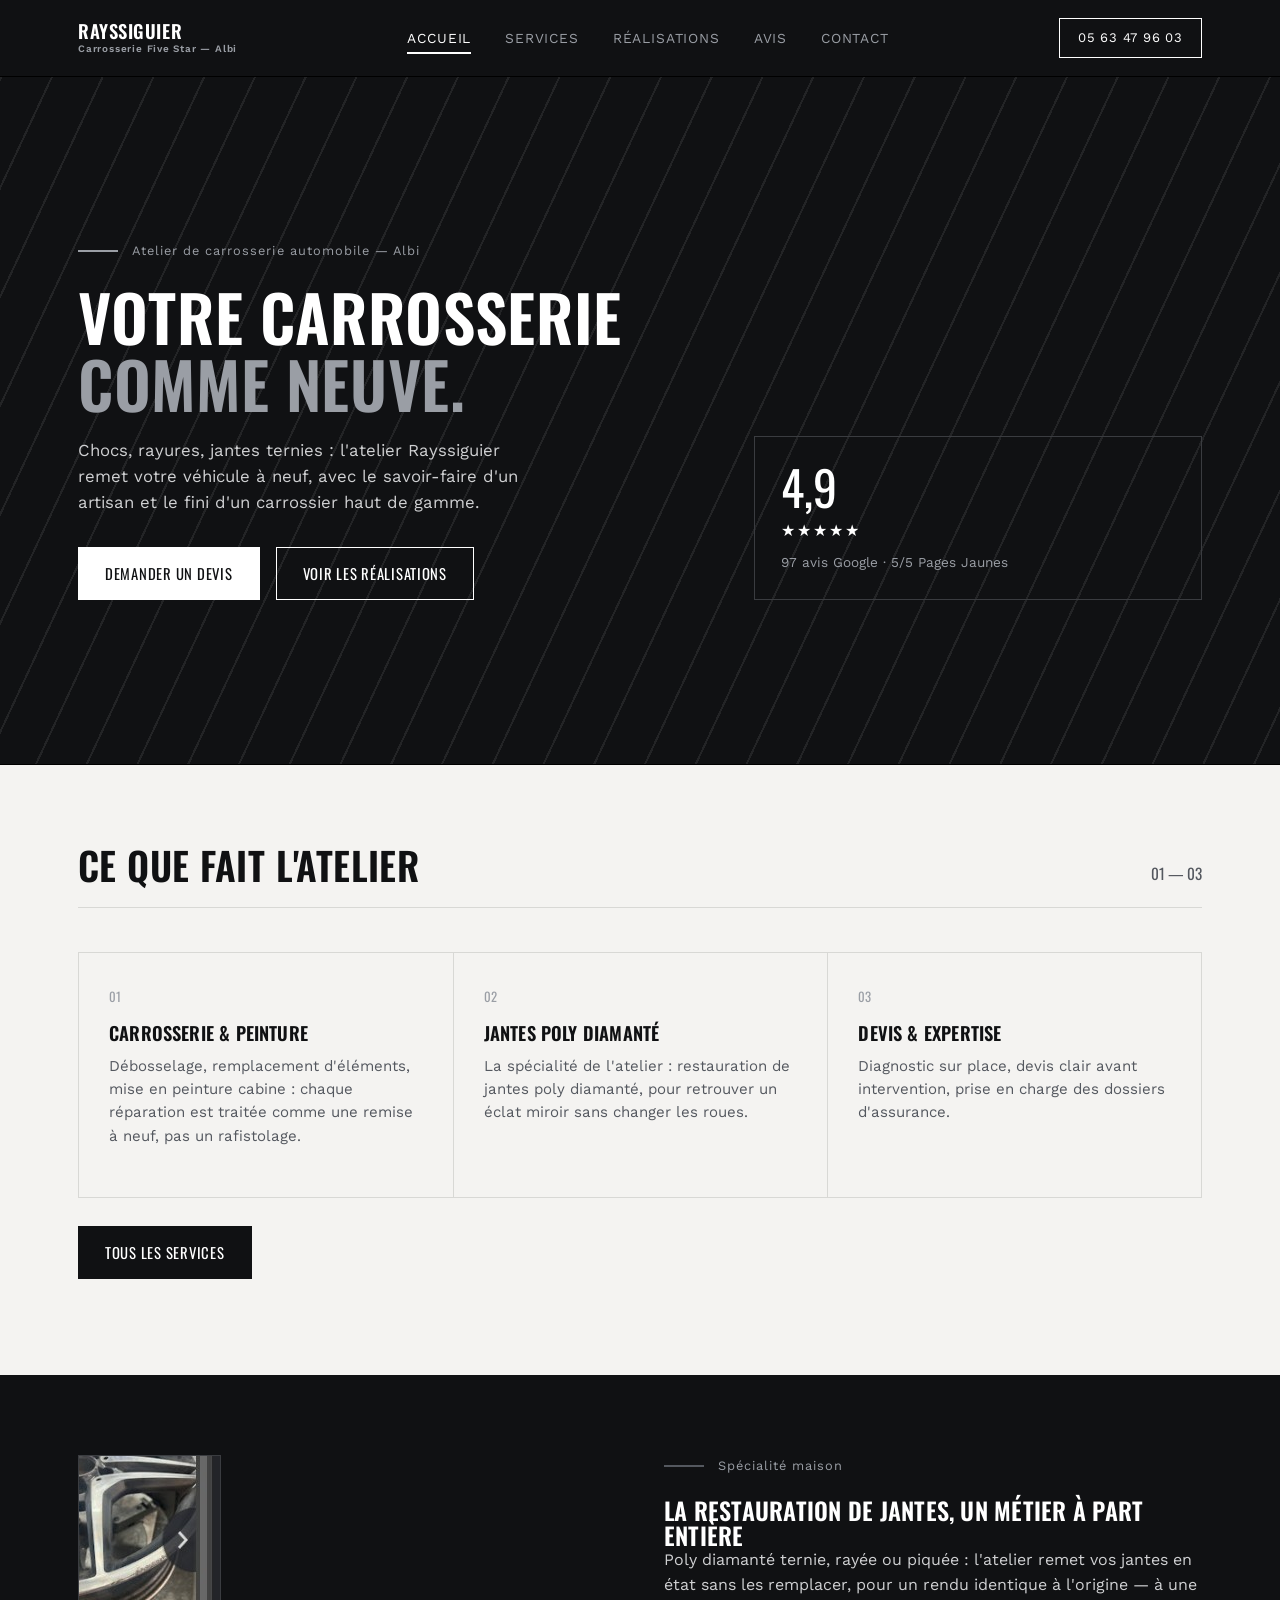
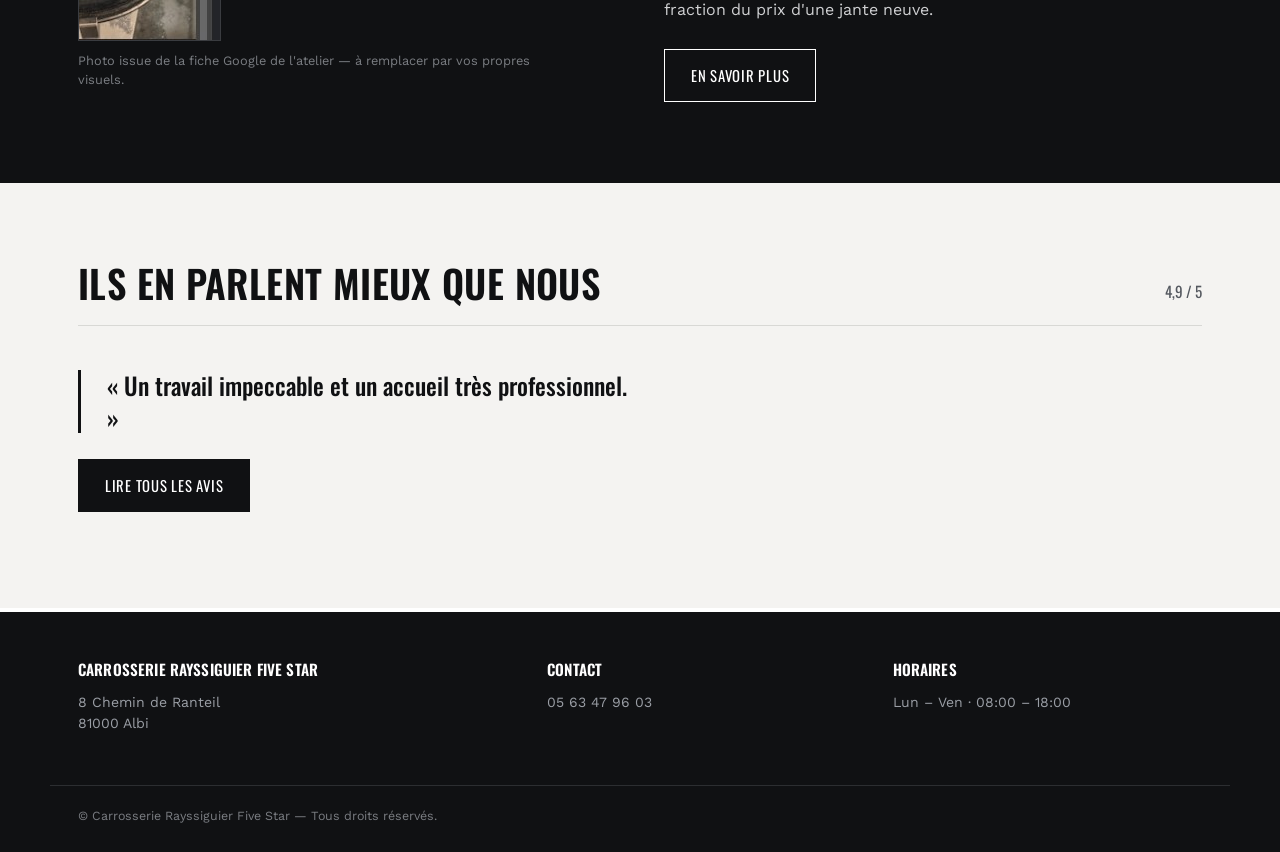
==== index.html @ 22561a14 "dsds" ====
<!DOCTYPE html>
<html lang="fr">
<head>
<meta charset="UTF-8">
<meta name="viewport" content="width=device-width, initial-scale=1.0">
<title>Carrosserie Rayssiguier Five Star — Albi</title>
<meta name="description" content="Atelier de carrosserie automobile à Albi. Réparation, peinture et restauration de jantes poly diamanté. Note 4,9/5 sur 97 avis.">
<link rel="stylesheet" href="style.css">
</head>
<body>

<header class="site-header">
  <div class="wrap">
    <a href="index.html" class="brand">Rayssiguier <span>Carrosserie Five Star — Albi</span></a>
    <nav class="primary-nav">
      <ul>
        <li><a href="index.html" class="active">Accueil</a></li>
        <li><a href="services.html">Services</a></li>
        <li><a href="realisations.html">Réalisations</a></li>
        <li><a href="avis.html">Avis</a></li>
        <li><a href="contact.html">Contact</a></li>
      </ul>
    </nav>
    <a href="tel:0563479603" class="call-btn">05 63 47 96 03</a>
    <button class="nav-toggle" aria-label="Ouvrir le menu">☰</button>
  </div>
</header>

<section class="hero">
  <div class="hero-stripes"></div>
  <div class="wrap">
    <div>
      <div class="eyebrow-line"><span class="rule"></span><span>Atelier de carrosserie automobile — Albi</span></div>
      <h1>Votre carrosserie<br><em>comme neuve.</em></h1>
      <p class="hero-sub">Chocs, rayures, jantes ternies : l'atelier Rayssiguier remet votre véhicule à neuf, avec le savoir-faire d'un artisan et le fini d'un carrossier haut de gamme.</p>
      <div class="hero-cta">
        <a href="contact.html" class="btn btn-primary">Demander un devis</a>
        <a href="realisations.html" class="btn btn-ghost">Voir les réalisations</a>
      </div>
    </div>
    <div class="rating-card">
      <div class="rating-num">4,9</div>
      <div class="stars">★★★★★</div>
      <p>97 avis Google · 5/5 Pages Jaunes</p>
    </div>
  </div>
</section>

<section>
  <div class="wrap">
    <div class="section-head">
      <h2>Ce que fait l'atelier</h2>
      <span class="index">01 — 03</span>
    </div>
    <div class="grid-3">
      <div class="service-cell">
        <span class="service-num">01</span>
        <h3>Carrosserie &amp; peinture</h3>
        <p>Débosselage, remplacement d'éléments, mise en peinture cabine : chaque réparation est traitée comme une remise à neuf, pas un rafistolage.</p>
      </div>
      <div class="service-cell">
        <span class="service-num">02</span>
        <h3>Jantes poly diamanté</h3>
        <p>La spécialité de l'atelier : restauration de jantes poly diamanté, pour retrouver un éclat miroir sans changer les roues.</p>
      </div>
      <div class="service-cell">
        <span class="service-num">03</span>
        <h3>Devis &amp; expertise</h3>
        <p>Diagnostic sur place, devis clair avant intervention, prise en charge des dossiers d'assurance.</p>
      </div>
    </div>
    <p style="margin-top:28px;"><a href="services.html" class="btn btn-primary">Tous les services</a></p>
  </div>
</section>

<section class="strip-dark">
  <div class="wrap grid-2" style="gap:48px; align-items:center;">
    <div>
      <img src="images/jante.jpg" alt="Jante poly diamanté restaurée par l'atelier Rayssiguier" style="border:1px solid #3a3c40;">
      <p class="placeholder-note">Photo issue de la fiche Google de l'atelier — à remplacer par vos propres visuels.</p>
    </div>
    <div>
      <div class="eyebrow-line"><span class="rule" style="background:#54585f;"></span><span>Spécialité maison</span></div>
      <h2>La restauration de jantes, un métier à part entière</h2>
      <p>Poly diamanté ternie, rayée ou piquée : l'atelier remet vos jantes en état sans les remplacer, pour un rendu identique à l'origine — à une fraction du prix d'une jante neuve.</p>
      <a href="services.html" class="btn btn-ghost" style="margin-top:10px;">En savoir plus</a>
    </div>
  </div>
</section>

<section>
  <div class="wrap">
    <div class="section-head">
      <h2>Ils en parlent mieux que nous</h2>
      <span class="index">4,9 / 5</span>
    </div>
    <blockquote class="quote-block">
      <p>« Un travail impeccable et un accueil très professionnel. »</p>
    </blockquote>
    <p style="margin-top:26px;"><a href="avis.html" class="btn btn-primary">Lire tous les avis</a></p>
  </div>
</section>

<footer>
  <div class="wrap">
    <div>
      <h4>Carrosserie Rayssiguier Five Star</h4>
      <p>8 Chemin de Ranteil<br>81000 Albi</p>
    </div>
    <div>
      <h4>Contact</h4>
      <p><a href="tel:0563479603">05 63 47 96 03</a></p>
    </div>
    <div>
      <h4>Horaires</h4>
      <p>Lun – Ven · 08:00 – 18:00</p>
    </div>
  </div>
  <div class="wrap foot-bottom">© Carrosserie Rayssiguier Five Star — Tous droits réservés.</div>
</footer>

<script src="script.js"></script>
</body>
</html>
---- style.css ----
@import url('https://fonts.googleapis.com/css2?family=Oswald:wght@400;500;600;700&family=Work+Sans:wght@400;500;600&display=swap');

:root{
  --black:#101113;
  --charcoal:#1b1d20;
  --steel:#54585f;
  --silver:#9a9ea5;
  --line:#d8d8d5;
  --offwhite:#f4f3f1;
  --white:#ffffff;
  --max:1180px;
}

*{box-sizing:border-box;}
html{scroll-behavior:smooth;}
body{
  margin:0;
  background:var(--offwhite);
  color:var(--black);
  font-family:'Work Sans', sans-serif;
  font-size:16px;
  line-height:1.55;
  -webkit-font-smoothing:antialiased;
}

h1,h2,h3,h4{
  font-family:'Oswald', sans-serif;
  font-weight:600;
  text-transform:uppercase;
  letter-spacing:0.01em;
  line-height:1.05;
  margin:0;
  color:var(--black);
}

p{margin:0 0 1em 0; max-width:62ch;}
a{color:inherit;}
img{max-width:100%; display:block;}

.wrap{max-width:var(--max); margin:0 auto; padding:0 28px;}

/* header */
.site-header{
  position:sticky; top:0; z-index:50;
  background:var(--black);
  border-bottom:1px solid #000;
}
.site-header .wrap{
  display:flex; align-items:center; justify-content:space-between;
  height:76px;
}
.brand{
  font-family:'Oswald', sans-serif;
  color:var(--white);
  font-size:1.15rem;
  font-weight:600;
  text-transform:uppercase;
  letter-spacing:0.03em;
  text-decoration:none;
  display:flex; flex-direction:column; line-height:1.1;
}
.brand span{
  font-family:'Work Sans', sans-serif;
  text-transform:none;
  font-size:0.62rem;
  color:var(--silver);
  letter-spacing:0.08em;
  margin-top:2px;
}
nav.primary-nav ul{
  list-style:none; display:flex; gap:34px; margin:0; padding:0;
}
nav.primary-nav a{
  color:var(--silver);
  text-decoration:none;
  font-size:0.86rem;
  text-transform:uppercase;
  letter-spacing:0.06em;
  padding:6px 0;
  border-bottom:2px solid transparent;
  transition:color .15s, border-color .15s;
}
nav.primary-nav a:hover, nav.primary-nav a.active{
  color:var(--white);
  border-color:var(--white);
}
.call-btn{
  border:1px solid var(--white);
  color:var(--white);
  padding:9px 18px;
  font-size:0.82rem;
  text-transform:uppercase;
  letter-spacing:0.06em;
  text-decoration:none;
  white-space:nowrap;
}
.call-btn:hover{background:var(--white); color:var(--black);}
.nav-toggle{display:none;}

/* hero */
.hero{
  background:var(--black);
  color:var(--white);
  position:relative;
  overflow:hidden;
  border-bottom:1px solid #000;
}
.hero .wrap{
  padding-top:84px; padding-bottom:84px;
  display:grid; grid-template-columns:1.4fr 1fr; gap:48px; align-items:end;
  position:relative; z-index:2;
}
.hero-stripes{
  position:absolute; inset:0; z-index:1; opacity:0.08;
  background:repeating-linear-gradient(115deg, var(--white) 0 2px, transparent 2px 46px);
}
.eyebrow-line{
  display:flex; align-items:center; gap:14px; margin-bottom:22px;
}
.eyebrow-line .rule{width:40px; height:2px; background:var(--silver);}
.eyebrow-line span{
  font-size:0.8rem; letter-spacing:0.08em; color:var(--silver);
}
.hero h1{
  font-size:clamp(2.6rem, 5vw, 4.4rem);
  color:var(--white);
}
.hero h1 em{font-style:normal; color:var(--silver);}
.hero-sub{
  color:#cfd0d2; max-width:46ch; margin-top:20px; font-size:1.05rem;
}
.hero-cta{margin-top:32px; display:flex; gap:16px; flex-wrap:wrap;}

.btn{
  display:inline-block;
  padding:14px 26px;
  font-family:'Oswald', sans-serif;
  text-transform:uppercase;
  letter-spacing:0.05em;
  font-size:0.92rem;
  text-decoration:none;
  border:1px solid var(--black);
}
.btn-primary{background:var(--black); color:var(--white);}
.btn-primary:hover{background:var(--charcoal);}
.btn-ghost{background:transparent; color:var(--white); border-color:var(--white);}
.btn-ghost:hover{background:var(--white); color:var(--black);}
.hero .btn-primary{background:var(--white); color:var(--black); border-color:var(--white);}
.hero .btn-primary:hover{background:transparent; color:var(--white);}

.rating-card{
  border:1px solid #3a3c40;
  padding:26px;
  align-self:end;
}
.rating-num{
  font-family:'Oswald', sans-serif;
  font-size:3rem;
  color:var(--white);
  line-height:1;
}
.stars{color:var(--white); letter-spacing:2px; margin:8px 0;}
.rating-card p{color:var(--silver); font-size:0.85rem; margin:0;}

/* sections */
section{padding:80px 0;}
.section-head{
  display:flex; justify-content:space-between; align-items:flex-end;
  gap:24px; margin-bottom:44px; border-bottom:1px solid var(--line); padding-bottom:22px;
}
.section-head h2{font-size:clamp(1.7rem, 3vw, 2.4rem);}
.section-head .index{
  font-family:'Oswald', sans-serif; color:var(--steel); font-size:0.95rem;
}

.grid-3{display:grid; grid-template-columns:repeat(3, 1fr); gap:0;}
.grid-2{display:grid; grid-template-columns:1fr 1fr; gap:0;}

.service-cell{
  border-top:1px solid var(--line);
  border-left:1px solid var(--line);
  padding:34px 30px;
}
.grid-3 .service-cell:last-child, .grid-3 .service-cell:nth-child(3n){border-right:1px solid var(--line);}
.grid-3{border-bottom:1px solid var(--line); border-right:none;}
.service-cell h3{font-size:1.15rem; margin-bottom:12px;}
.service-cell p{font-size:0.94rem; color:var(--steel);}
.service-num{
  font-family:'Oswald', sans-serif; color:var(--silver); font-size:0.8rem; display:block; margin-bottom:16px;
}

.strip-dark{background:var(--black); color:var(--white);}
.strip-dark p{color:#cfd0d2;}
.strip-dark h2{color:var(--white);}

.quote-block{
  border-left:3px solid var(--black);
  padding-left:26px; margin:0;
}
.quote-block p{font-family:'Oswald', sans-serif; text-transform:none; font-size:1.5rem; font-weight:500; line-height:1.3; max-width:40ch;}

footer{
  background:var(--black); color:var(--silver); padding:50px 0 26px;
  border-top:4px solid var(--white);
}
footer .wrap{
  display:grid; grid-template-columns:1.4fr 1fr 1fr; gap:36px;
}
footer h4{color:var(--white); font-size:0.95rem; margin-bottom:14px;}
footer p, footer a{font-size:0.88rem; color:var(--silver); text-decoration:none;}
footer a:hover{color:var(--white);}
.foot-bottom{
  border-top:1px solid #2c2e31; margin-top:36px; padding-top:20px;
  font-size:0.78rem; color:#7a7d82;
}
.foot-bottom .wrap{grid-template-columns:1fr; display:block;}

/* before/after */
.ba-pair{
  display:grid; grid-template-columns:1fr 1fr;
  border:1px solid var(--line);
  margin-bottom:0;
}
.ba-pair figure{margin:0; position:relative; overflow:hidden; aspect-ratio:4/3;}
.ba-pair img{width:100%; height:100%; object-fit:cover; filter:grayscale(15%);}
.ba-pair figcaption{
  position:absolute; bottom:0; left:0;
  background:var(--black); color:var(--white);
  font-family:'Oswald', sans-serif; text-transform:uppercase; letter-spacing:0.06em;
  font-size:0.78rem; padding:8px 14px;
}
.ba-title{
  padding:20px 24px; border:1px solid var(--line); border-top:none;
  font-size:0.92rem; color:var(--steel); margin-bottom:60px;
}

.avis-card{
  border:1px solid var(--line); padding:28px; background:var(--white);
}
.avis-card .stars{color:var(--black);}
.avis-card p{font-size:0.95rem; color:var(--charcoal);}
.avis-name{
  font-family:'Oswald', sans-serif; text-transform:uppercase; font-size:0.82rem;
  color:var(--steel); margin-top:14px; letter-spacing:0.04em;
}

.info-line{
  display:flex; gap:16px; padding:18px 0; border-bottom:1px solid var(--line);
}
.info-line:first-child{border-top:1px solid var(--line);}
.info-line .label{
  font-family:'Oswald', sans-serif; text-transform:uppercase; font-size:0.8rem;
  color:var(--steel); width:140px; flex:none;
}

.contact-form{display:grid; gap:18px;}
.contact-form label{
  font-family:'Oswald', sans-serif; text-transform:uppercase; font-size:0.78rem;
  letter-spacing:0.05em; color:var(--steel); display:block; margin-bottom:6px;
}
.contact-form input, .contact-form textarea{
  width:100%; border:1px solid var(--line); background:var(--white);
  padding:12px 14px; font-family:'Work Sans', sans-serif; font-size:0.95rem;
}
.contact-form input:focus, .contact-form textarea:focus{
  outline:2px solid var(--black); outline-offset:1px;
}
.map-frame{border:1px solid var(--line); filter:grayscale(35%); width:100%; height:100%; min-height:340px;}

.placeholder-note{
  font-size:0.8rem; color:var(--silver); margin-top:10px;
}
.strip-dark .placeholder-note{color:#7a7d82;}

@media (max-width: 880px){
  .hero .wrap{grid-template-columns:1fr; align-items:start;}
  .grid-3, .grid-2, footer .wrap{grid-template-columns:1fr;}
  .grid-3 .service-cell{border-right:1px solid var(--line) !important;}
  .ba-pair{grid-template-columns:1fr;}
  nav.primary-nav{
    position:fixed; inset:76px 0 0 0; background:var(--black);
    display:flex; flex-direction:column; padding:30px 28px; transform:translateY(-110%);
    transition:transform .25s ease; z-index:40;
  }
  nav.primary-nav.open{transform:translateY(0);}
  nav.primary-nav ul{flex-direction:column; gap:0;}
  nav.primary-nav a{padding:16px 0; border-bottom:1px solid #2c2e31; width:100%;}
  .nav-toggle{
    display:block; background:none; border:1px solid var(--white); color:var(--white);
    width:40px; height:40px; font-size:1.1rem;
  }
}
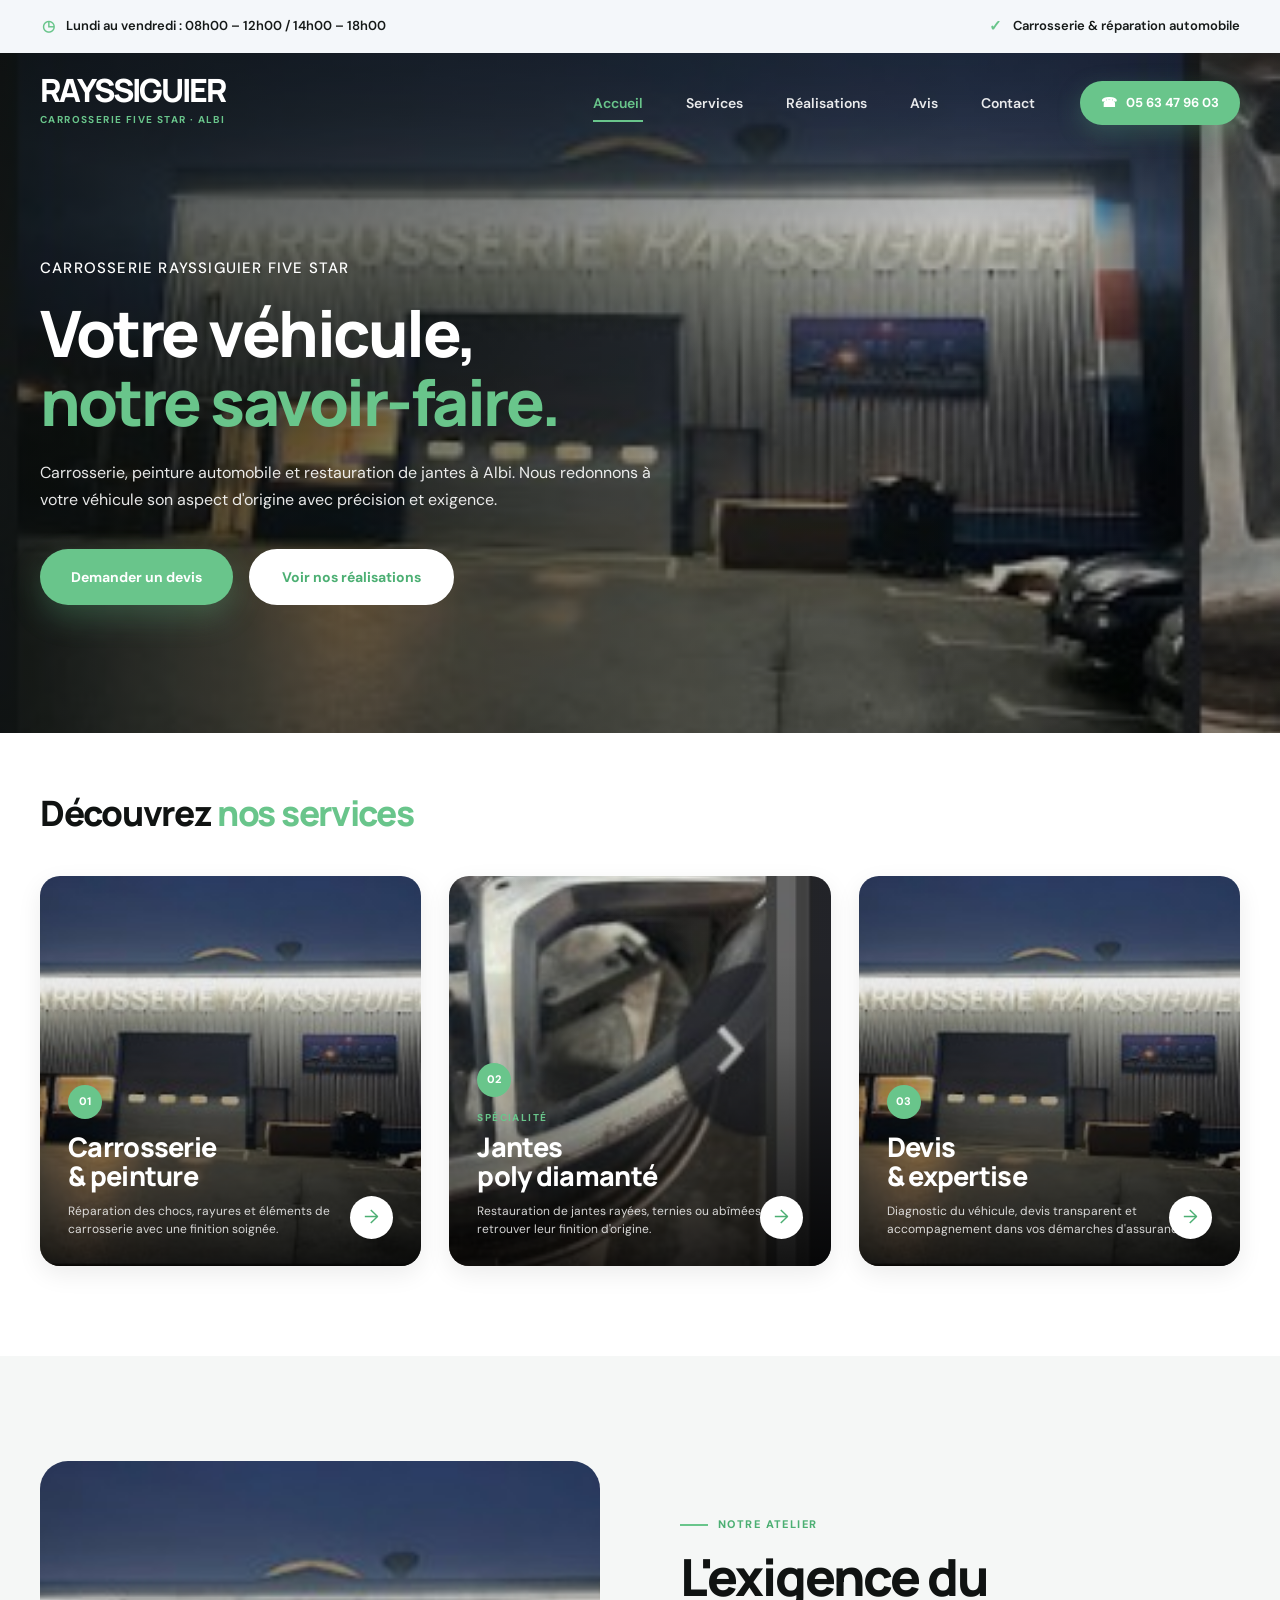
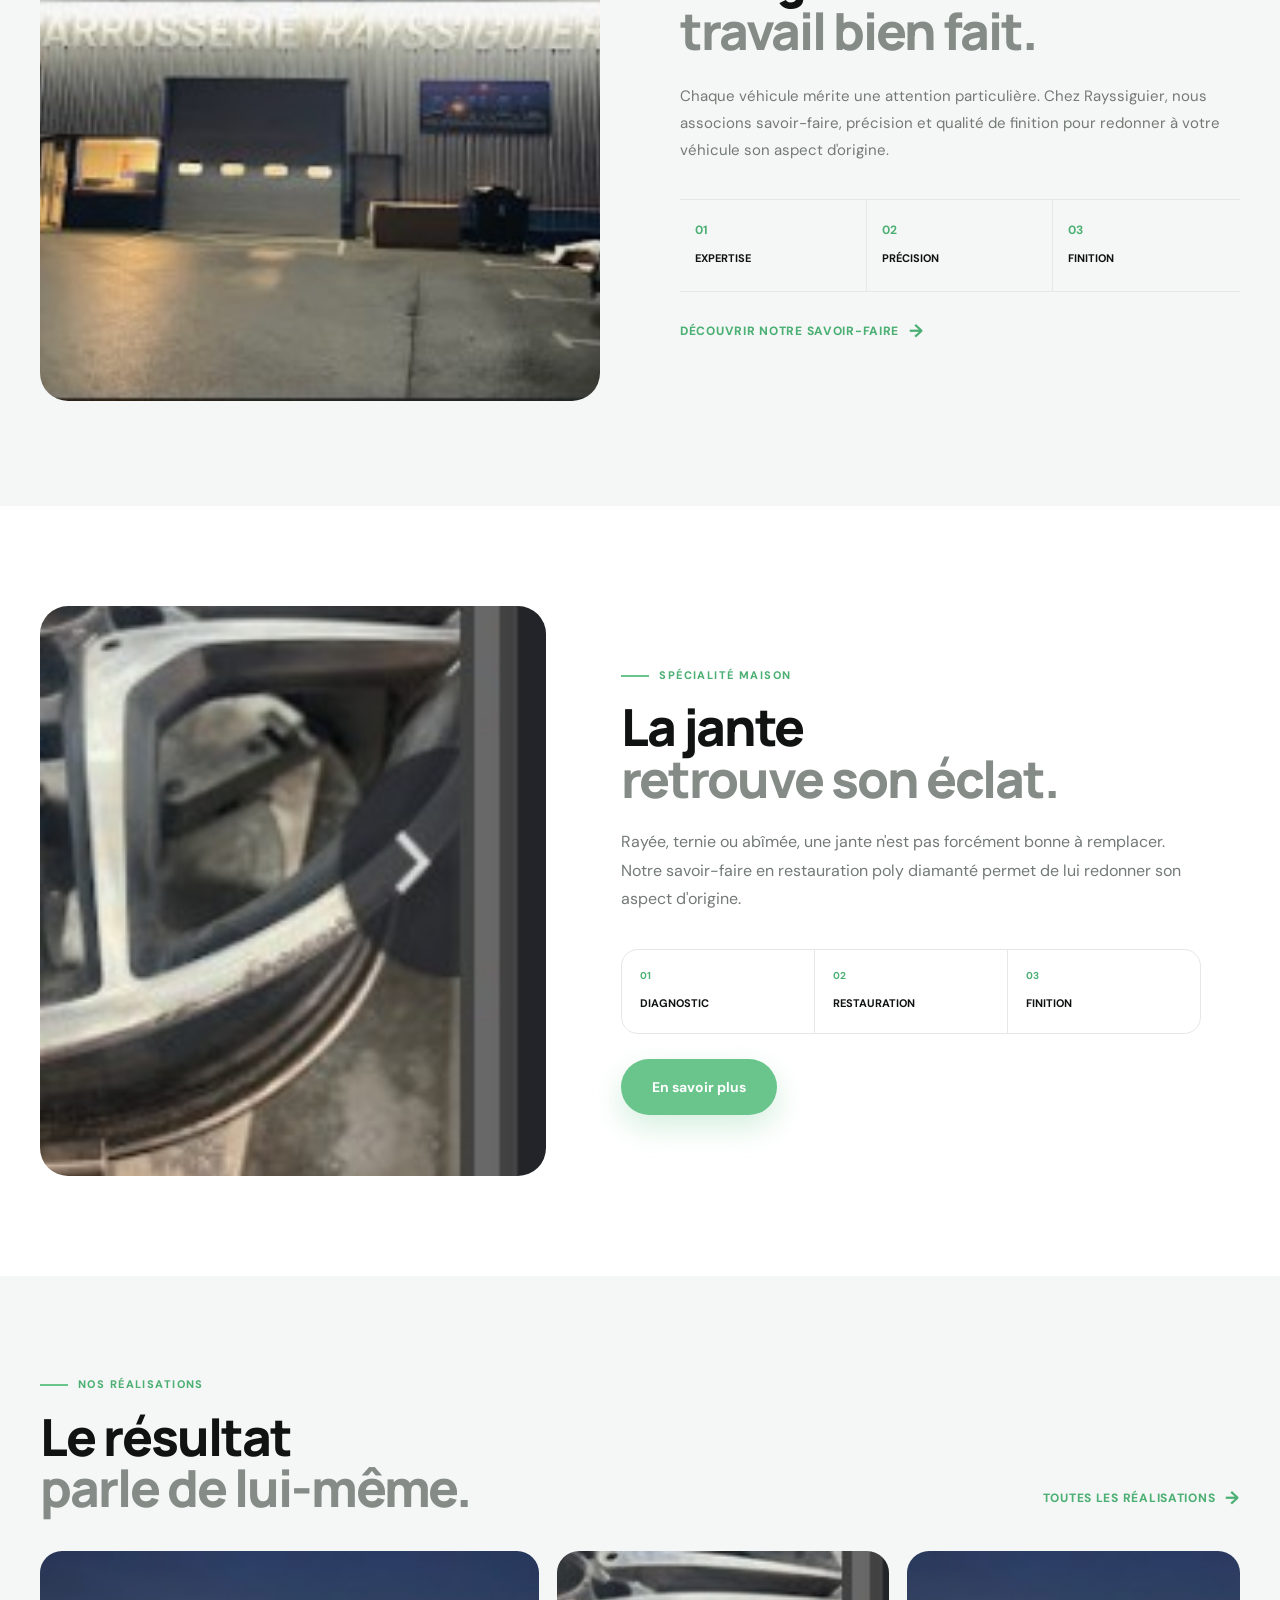
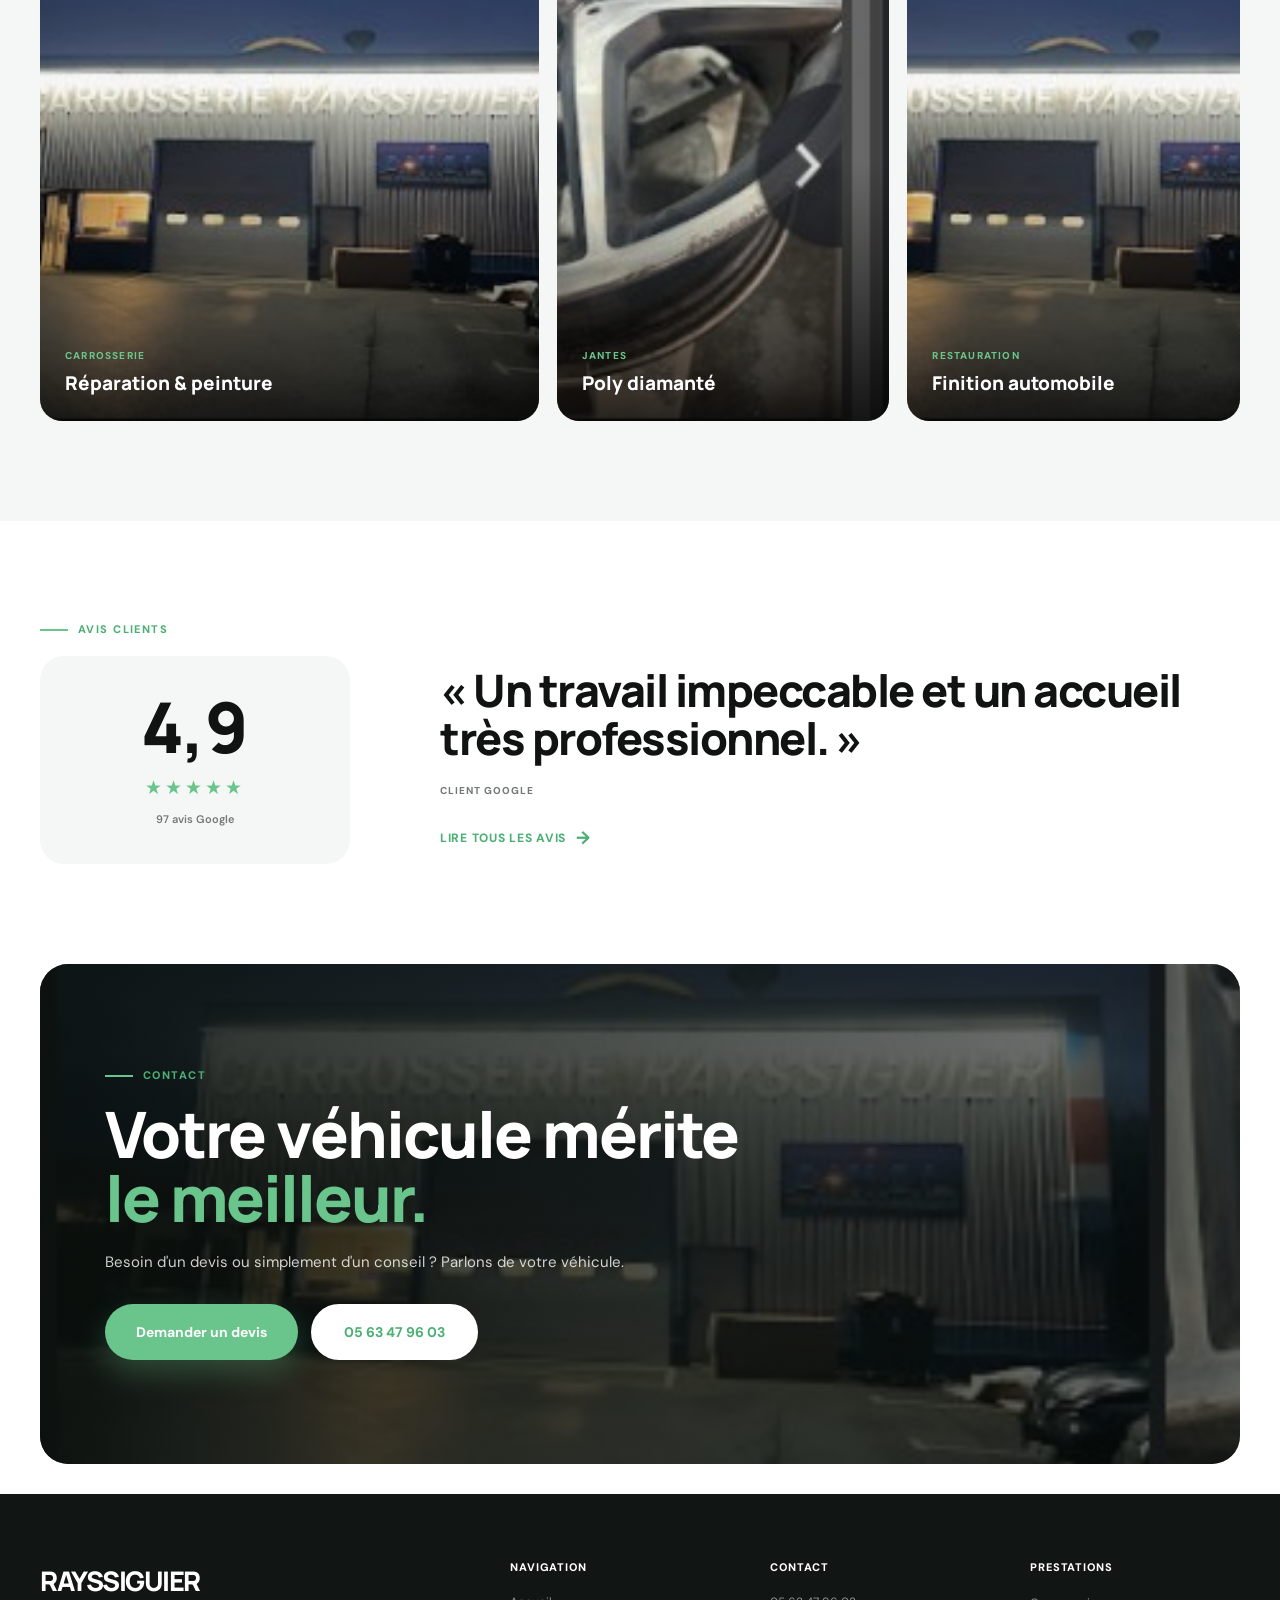
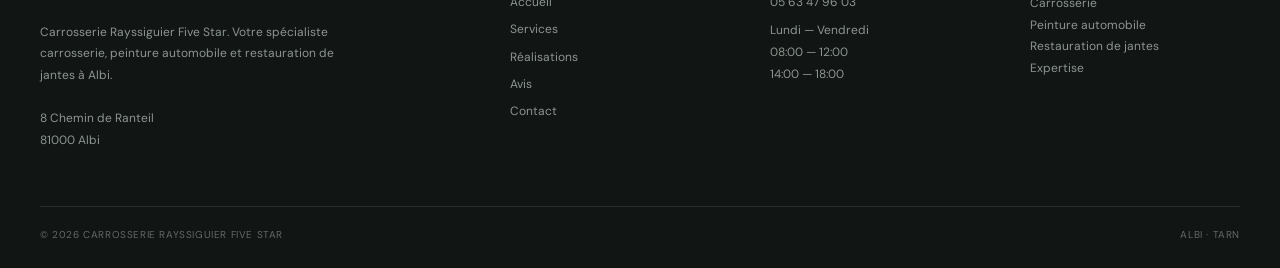
==== commit 6041375e: "ezaeaz" ====
--- a/index.html
+++ b/index.html
@@ -1,124 +1,2722 @@
 <!DOCTYPE html>
 <html lang="fr">
+
 <head>
-<meta charset="UTF-8">
-<meta name="viewport" content="width=device-width, initial-scale=1.0">
-<title>Carrosserie Rayssiguier Five Star — Albi</title>
-<meta name="description" content="Atelier de carrosserie automobile à Albi. Réparation, peinture et restauration de jantes poly diamanté. Note 4,9/5 sur 97 avis.">
-<link rel="stylesheet" href="style.css">
+  <meta charset="UTF-8">
+  <meta name="viewport" content="width=device-width, initial-scale=1.0">
+
+  <title>Carrosserie Rayssiguier Five Star — Albi</title>
+
+  <meta
+    name="description"
+    content="Carrosserie Rayssiguier Five Star à Albi. Réparation automobile, peinture, carrosserie et restauration de jantes."
+  >
+
+  <link rel="preconnect" href="https://fonts.googleapis.com">
+  <link rel="preconnect" href="https://fonts.gstatic.com" crossorigin>
+
+  <link
+    href="https://fonts.googleapis.com/css2?family=DM+Sans:wght@400;500;600;700&family=Manrope:wght@400;500;600;700;800&display=swap"
+    rel="stylesheet"
+  >
+
+  <style>
+
+    /* =========================================================
+       VARIABLES
+    ========================================================= */
+
+    :root {
+      --green: #69c58b;
+      --green-dark: #4caf73;
+      --green-light: #eaf8ef;
+
+      --black: #101312;
+      --dark: #171b19;
+
+      --white: #ffffff;
+      --background: #ffffff;
+      --grey: #737a76;
+      --grey-light: #f5f7f6;
+
+      --border: #e5e9e6;
+
+      --radius: 18px;
+      --radius-lg: 28px;
+
+      --shadow: 0 15px 45px rgba(20, 30, 24, .09);
+
+      --container: 1280px;
+    }
+
+
+    /* =========================================================
+       RESET
+    ========================================================= */
+
+    * {
+      margin: 0;
+      padding: 0;
+      box-sizing: border-box;
+    }
+
+    html {
+      scroll-behavior: smooth;
+    }
+
+    body {
+      font-family: 'DM Sans', sans-serif;
+      background: var(--background);
+      color: var(--black);
+      line-height: 1.6;
+      -webkit-font-smoothing: antialiased;
+    }
+
+    a {
+      color: inherit;
+      text-decoration: none;
+    }
+
+    button {
+      font-family: inherit;
+    }
+
+    img {
+      display: block;
+      width: 100%;
+    }
+
+    .container {
+      width: min(var(--container), calc(100% - 80px));
+      margin: 0 auto;
+    }
+
+
+    /* =========================================================
+       TOP BAR
+    ========================================================= */
+
+    .top-bar {
+      height: 53px;
+      background: #f4f7fa;
+      color: #151918;
+      position: relative;
+      z-index: 100;
+    }
+
+    .top-bar-inner {
+      width: min(var(--container), calc(100% - 80px));
+      height: 100%;
+      margin: auto;
+
+      display: flex;
+      align-items: center;
+      justify-content: space-between;
+
+      font-size: 13px;
+      font-weight: 600;
+    }
+
+    .top-item {
+      display: flex;
+      align-items: center;
+      gap: 9px;
+    }
+
+    .top-icon {
+      width: 17px;
+      height: 17px;
+
+      display: flex;
+      align-items: center;
+      justify-content: center;
+
+      color: var(--green);
+      font-size: 15px;
+    }
+
+    .top-right {
+      display: flex;
+      align-items: center;
+      gap: 35px;
+    }
+
+
+    /* =========================================================
+       HEADER
+    ========================================================= */
+
+    .site-header {
+      position: absolute;
+      top: 53px;
+      left: 0;
+
+      width: 100%;
+      height: 100px;
+
+      z-index: 50;
+
+      color: white;
+    }
+
+    .header-inner {
+      width: min(var(--container), calc(100% - 80px));
+      height: 100%;
+      margin: auto;
+
+      display: flex;
+      align-items: center;
+    }
+
+
+    /* LOGO */
+
+    .logo {
+      width: 220px;
+      display: block;
+    }
+
+    .logo-main {
+      font-family: 'Manrope', sans-serif;
+      font-size: 32px;
+      line-height: .8;
+      font-weight: 800;
+      letter-spacing: -2px;
+    }
+
+    .logo-sub {
+      margin-top: 8px;
+
+      color: var(--green);
+
+      font-size: 10px;
+      font-weight: 700;
+
+      letter-spacing: .14em;
+      text-transform: uppercase;
+    }
+
+
+    /* NAVIGATION */
+
+    .primary-nav {
+      margin-left: auto;
+    }
+
+    .primary-nav ul {
+      display: flex;
+      align-items: center;
+      gap: 43px;
+
+      list-style: none;
+    }
+
+    .primary-nav a {
+      position: relative;
+
+      color: rgba(255,255,255,.9);
+
+      font-size: 14px;
+      font-weight: 600;
+
+      transition: .25s ease;
+    }
+
+    .primary-nav a:hover,
+    .primary-nav a.active {
+      color: var(--green);
+    }
+
+    .primary-nav a::after {
+      content: "";
+
+      position: absolute;
+      left: 0;
+      bottom: -10px;
+
+      width: 0;
+      height: 2px;
+
+      background: var(--green);
+
+      transition: .25s ease;
+    }
+
+    .primary-nav a:hover::after,
+    .primary-nav a.active::after {
+      width: 100%;
+    }
+
+
+    /* HEADER BUTTON */
+
+    .header-phone {
+      margin-left: 45px;
+
+      display: flex;
+      align-items: center;
+      gap: 9px;
+
+      padding: 12px 21px;
+
+      border-radius: 999px;
+
+      background: var(--green);
+      color: white;
+
+      font-size: 13px;
+      font-weight: 700;
+
+      box-shadow: 0 8px 25px rgba(105,197,139,.25);
+
+      transition: .25s ease;
+    }
+
+    .header-phone:hover {
+      background: white;
+      color: var(--green-dark);
+      transform: translateY(-2px);
+    }
+
+
+    /* MOBILE BUTTON */
+
+    .nav-toggle {
+      display: none;
+
+      width: 44px;
+      height: 44px;
+
+      border: 0;
+      border-radius: 50%;
+
+      background: rgba(255,255,255,.12);
+
+      flex-direction: column;
+      align-items: center;
+      justify-content: center;
+
+      gap: 5px;
+
+      cursor: pointer;
+    }
+
+    .nav-toggle span {
+      width: 19px;
+      height: 2px;
+
+      background: white;
+    }
+
+
+    /* =========================================================
+       HERO
+    ========================================================= */
+
+    .hero {
+      position: relative;
+
+      height: 680px;
+
+      overflow: hidden;
+
+      color: white;
+
+      display: flex;
+      align-items: center;
+    }
+
+    .hero-background {
+      position: absolute;
+      inset: 0;
+    }
+
+    .hero-background img {
+      width: 100%;
+      height: 100%;
+
+      object-fit: cover;
+
+      object-position: center;
+    }
+
+    /* voile comme sur la capture */
+
+    .hero-overlay {
+      position: absolute;
+      inset: 0;
+
+      background:
+        linear-gradient(
+          90deg,
+          rgba(10,15,13,.70) 0%,
+          rgba(10,15,13,.46) 42%,
+          rgba(10,15,13,.16) 75%,
+          rgba(10,15,13,.22) 100%
+        ),
+        linear-gradient(
+          180deg,
+          rgba(0,0,0,.30),
+          transparent 35%,
+          rgba(0,0,0,.18)
+        );
+    }
+
+    .hero-content {
+      position: relative;
+      z-index: 3;
+
+      width: min(var(--container), calc(100% - 80px));
+      margin: auto;
+
+      padding-top: 75px;
+    }
+
+    .hero-kicker {
+      display: block;
+
+      margin-bottom: 18px;
+
+      font-size: 15px;
+      font-weight: 500;
+
+      letter-spacing: .08em;
+      text-transform: uppercase;
+
+      color: white;
+    }
+
+    .hero h1 {
+      max-width: 720px;
+
+      font-family: 'Manrope', sans-serif;
+
+      font-size: clamp(3rem, 5vw, 4.6rem);
+
+      font-weight: 800;
+
+      line-height: 1.08;
+
+      letter-spacing: -2.5px;
+    }
+
+    .hero h1 span {
+      color: var(--green);
+    }
+
+    .hero-description {
+      max-width: 650px;
+
+      margin-top: 23px;
+
+      color: rgba(255,255,255,.9);
+
+      font-size: 16px;
+      line-height: 1.7;
+    }
+
+
+    /* HERO BUTTONS */
+
+    .hero-buttons {
+      display: flex;
+      align-items: center;
+
+      gap: 16px;
+
+      margin-top: 36px;
+    }
+
+    .btn {
+      display: inline-flex;
+      align-items: center;
+      justify-content: center;
+
+      min-height: 56px;
+
+      padding: 0 31px;
+
+      border-radius: 999px;
+
+      font-size: 14px;
+      font-weight: 700;
+
+      transition: .25s ease;
+    }
+
+    .btn-primary {
+      background: var(--green);
+      color: white;
+
+      box-shadow: 0 12px 30px rgba(105,197,139,.28);
+    }
+
+    .btn-primary:hover {
+      background: var(--green-dark);
+      transform: translateY(-2px);
+    }
+
+    .btn-white {
+      background: white;
+      color: var(--green-dark);
+
+      border: 2px solid white;
+    }
+
+    .btn-white:hover {
+      background: transparent;
+      color: white;
+    }
+
+
+    /* =========================================================
+       SERVICES
+    ========================================================= */
+
+    .services-section {
+      padding: 52px 0 90px;
+
+      background: white;
+    }
+
+    .section-title {
+      margin-bottom: 35px;
+
+      font-family: 'Manrope', sans-serif;
+
+      font-size: 35px;
+      font-weight: 800;
+
+      letter-spacing: -1.3px;
+    }
+
+    .section-title span {
+      color: var(--green);
+    }
+
+
+    /* SERVICES GRID */
+
+    .services-grid {
+      display: grid;
+
+      grid-template-columns: repeat(3, 1fr);
+
+      gap: 28px;
+    }
+
+    .service-card {
+      position: relative;
+
+      height: 390px;
+
+      overflow: hidden;
+
+      border-radius: 20px;
+
+      background: #eee;
+
+      box-shadow: 0 8px 25px rgba(0,0,0,.08);
+
+      transition: .35s ease;
+    }
+
+    .service-card:hover {
+      transform: translateY(-7px);
+
+      box-shadow: 0 20px 45px rgba(0,0,0,.13);
+    }
+
+    .service-image {
+      position: absolute;
+      inset: 0;
+    }
+
+    .service-image img {
+      width: 100%;
+      height: 100%;
+
+      object-fit: cover;
+
+      transition: transform .6s ease;
+    }
+
+    .service-card:hover .service-image img {
+      transform: scale(1.06);
+    }
+
+    .service-overlay {
+      position: absolute;
+      inset: 0;
+
+      background:
+        linear-gradient(
+          180deg,
+          rgba(0,0,0,.02) 20%,
+          rgba(0,0,0,.12) 42%,
+          rgba(0,0,0,.82) 100%
+        );
+    }
+
+    .service-content {
+      position: absolute;
+
+      left: 28px;
+      right: 28px;
+      bottom: 27px;
+
+      color: white;
+    }
+
+    .service-number {
+      display: inline-flex;
+
+      align-items: center;
+      justify-content: center;
+
+      width: 34px;
+      height: 34px;
+
+      margin-bottom: 13px;
+
+      border-radius: 50%;
+
+      background: var(--green);
+
+      font-size: 11px;
+      font-weight: 800;
+    }
+
+    .service-special {
+      display: block;
+
+      margin-bottom: 6px;
+
+      color: var(--green);
+
+      font-size: 10px;
+      font-weight: 800;
+
+      letter-spacing: .14em;
+      text-transform: uppercase;
+    }
+
+    .service-content h3 {
+      font-family: 'Manrope', sans-serif;
+
+      font-size: 27px;
+      line-height: 1.08;
+
+      font-weight: 800;
+
+      letter-spacing: -.7px;
+    }
+
+    .service-content p {
+      max-width: 400px;
+
+      margin-top: 12px;
+
+      color: rgba(255,255,255,.82);
+
+      font-size: 12px;
+      line-height: 1.55;
+    }
+
+    .service-arrow {
+      position: absolute;
+
+      right: 0;
+      bottom: 0;
+
+      width: 43px;
+      height: 43px;
+
+      display: flex;
+      align-items: center;
+      justify-content: center;
+
+      border-radius: 50%;
+
+      background: white;
+
+      color: var(--green-dark);
+
+      font-size: 19px;
+
+      transition: .25s ease;
+    }
+
+    .service-card:hover .service-arrow {
+      background: var(--green);
+      color: white;
+      transform: rotate(-45deg);
+    }
+
+
+    /* =========================================================
+       PRESENTATION
+    ========================================================= */
+
+    .about-section {
+      padding: 105px 0;
+
+      background: var(--grey-light);
+    }
+
+    .about-grid {
+      display: grid;
+
+      grid-template-columns: 1fr 1fr;
+
+      gap: 80px;
+
+      align-items: center;
+    }
+
+    .about-image {
+      height: 540px;
+
+      overflow: hidden;
+
+      border-radius: 28px;
+    }
+
+    .about-image img {
+      width: 100%;
+      height: 100%;
+
+      object-fit: cover;
+    }
+
+    .section-kicker {
+      display: flex;
+      align-items: center;
+
+      gap: 10px;
+
+      margin-bottom: 17px;
+
+      color: var(--green-dark);
+
+      font-size: 11px;
+      font-weight: 800;
+
+      letter-spacing: .13em;
+      text-transform: uppercase;
+    }
+
+    .section-kicker::before {
+      content: "";
+
+      width: 28px;
+      height: 2px;
+
+      background: var(--green);
+    }
+
+    .about-content h2 {
+      max-width: 600px;
+
+      font-family: 'Manrope', sans-serif;
+
+      font-size: clamp(2.5rem, 4vw, 4rem);
+
+      font-weight: 800;
+
+      line-height: 1.05;
+
+      letter-spacing: -2px;
+    }
+
+    .about-content h2 span {
+      color: #858c88;
+    }
+
+    .about-content > p {
+      max-width: 570px;
+
+      margin-top: 25px;
+
+      color: var(--grey);
+
+      font-size: 15px;
+
+      line-height: 1.8;
+    }
+
+    .about-points {
+      display: grid;
+
+      grid-template-columns: repeat(3, 1fr);
+
+      margin-top: 35px;
+
+      border-top: 1px solid var(--border);
+      border-bottom: 1px solid var(--border);
+    }
+
+    .about-point {
+      padding: 21px 15px;
+
+      border-right: 1px solid var(--border);
+    }
+
+    .about-point:last-child {
+      border-right: 0;
+    }
+
+    .about-point strong {
+      display: block;
+
+      color: var(--green-dark);
+
+      font-size: 12px;
+
+      margin-bottom: 4px;
+    }
+
+    .about-point span {
+      font-size: 11px;
+      font-weight: 700;
+
+      text-transform: uppercase;
+    }
+
+
+    /* =========================================================
+       SPECIALITE JANTES
+    ========================================================= */
+
+    .speciality-section {
+      padding: 100px 0;
+
+      background: white;
+    }
+
+    .speciality-grid {
+      display: grid;
+
+      grid-template-columns: .9fr 1.1fr;
+
+      gap: 75px;
+
+      align-items: center;
+    }
+
+    .speciality-image {
+      height: 570px;
+
+      overflow: hidden;
+
+      border-radius: 28px;
+    }
+
+    .speciality-image img {
+      width: 100%;
+      height: 100%;
+
+      object-fit: cover;
+    }
+
+    .speciality-content h2 {
+      max-width: 600px;
+
+      font-family: 'Manrope', sans-serif;
+
+      font-size: clamp(2.7rem, 4vw, 4.2rem);
+
+      font-weight: 800;
+
+      line-height: 1;
+
+      letter-spacing: -2px;
+    }
+
+    .speciality-content h2 span {
+      color: #858c88;
+    }
+
+    .speciality-content > p {
+      max-width: 580px;
+
+      margin-top: 24px;
+
+      color: var(--grey);
+
+      line-height: 1.8;
+    }
+
+    .process-list {
+      display: flex;
+
+      margin-top: 35px;
+
+      max-width: 580px;
+
+      border: 1px solid var(--border);
+
+      border-radius: 17px;
+
+      overflow: hidden;
+    }
+
+    .process-item {
+      flex: 1;
+
+      padding: 18px;
+
+      border-right: 1px solid var(--border);
+    }
+
+    .process-item:last-child {
+      border-right: 0;
+    }
+
+    .process-item strong {
+      display: block;
+
+      color: var(--green-dark);
+
+      font-size: 10px;
+
+      margin-bottom: 5px;
+    }
+
+    .process-item span {
+      font-size: 11px;
+
+      font-weight: 700;
+
+      text-transform: uppercase;
+    }
+
+
+    /* =========================================================
+       REALISATIONS
+    ========================================================= */
+
+    .projects-section {
+      padding: 100px 0;
+
+      background: var(--grey-light);
+    }
+
+    .projects-header {
+      display: flex;
+      align-items: flex-end;
+      justify-content: space-between;
+
+      margin-bottom: 38px;
+    }
+
+    .projects-header h2 {
+      font-family: 'Manrope', sans-serif;
+
+      font-size: clamp(2.5rem, 4vw, 4rem);
+
+      font-weight: 800;
+
+      line-height: 1;
+
+      letter-spacing: -2px;
+    }
+
+    .projects-header h2 span {
+      color: #858c88;
+    }
+
+    .text-link {
+      display: inline-flex;
+      align-items: center;
+
+      gap: 10px;
+
+      color: var(--green-dark);
+
+      font-size: 12px;
+      font-weight: 800;
+
+      text-transform: uppercase;
+
+      letter-spacing: .06em;
+
+      transition: .25s ease;
+    }
+
+    .text-link span {
+      font-size: 18px;
+
+      transition: .25s ease;
+    }
+
+    .text-link:hover span {
+      transform: translateX(5px);
+    }
+
+    .projects-grid {
+      display: grid;
+
+      grid-template-columns: 1.5fr 1fr 1fr;
+
+      height: 470px;
+
+      gap: 18px;
+    }
+
+    .project {
+      position: relative;
+
+      overflow: hidden;
+
+      border-radius: 22px;
+    }
+
+    .project img {
+      width: 100%;
+      height: 100%;
+
+      object-fit: cover;
+
+      transition: .6s ease;
+    }
+
+    .project:hover img {
+      transform: scale(1.06);
+    }
+
+    .project::after {
+      content: "";
+
+      position: absolute;
+      inset: 0;
+
+      background: linear-gradient(
+        180deg,
+        transparent 45%,
+        rgba(0,0,0,.8)
+      );
+    }
+
+    .project-info {
+      position: absolute;
+
+      left: 25px;
+      right: 25px;
+      bottom: 23px;
+
+      z-index: 2;
+
+      color: white;
+    }
+
+    .project-info span {
+      display: block;
+
+      margin-bottom: 4px;
+
+      color: var(--green);
+
+      font-size: 10px;
+      font-weight: 800;
+
+      letter-spacing: .12em;
+    }
+
+    .project-info strong {
+      font-family: 'Manrope', sans-serif;
+
+      font-size: 19px;
+      font-weight: 800;
+    }
+
+
+    /* =========================================================
+       AVIS
+    ========================================================= */
+
+    .reviews-section {
+      padding: 100px 0;
+
+      background: white;
+    }
+
+    .reviews-grid {
+      display: grid;
+
+      grid-template-columns: 310px 1fr;
+
+      gap: 90px;
+
+      align-items: center;
+    }
+
+    .reviews-score {
+      padding: 35px;
+
+      border-radius: 24px;
+
+      background: var(--grey-light);
+
+      text-align: center;
+    }
+
+    .reviews-score strong {
+      display: block;
+
+      font-family: 'Manrope', sans-serif;
+
+      font-size: 70px;
+      line-height: 1;
+
+      font-weight: 800;
+    }
+
+    .review-stars {
+      margin-top: 12px;
+
+      color: var(--green);
+
+      font-size: 19px;
+
+      letter-spacing: 3px;
+    }
+
+    .reviews-score span {
+      display: block;
+
+      margin-top: 8px;
+
+      color: var(--grey);
+
+      font-size: 11px;
+      font-weight: 600;
+    }
+
+    .review-main blockquote {
+      max-width: 850px;
+
+      font-family: 'Manrope', sans-serif;
+
+      font-size: clamp(2rem, 3.5vw, 3.5rem);
+
+      font-weight: 800;
+
+      line-height: 1.08;
+
+      letter-spacing: -1.5px;
+    }
+
+    .review-author {
+      margin-top: 20px;
+
+      color: var(--grey);
+
+      font-size: 10px;
+      font-weight: 800;
+
+      letter-spacing: .1em;
+    }
+
+
+    /* =========================================================
+       CTA
+    ========================================================= */
+
+    .contact-section {
+      padding: 0 0 30px;
+
+      background: white;
+    }
+
+    .contact-cta {
+      position: relative;
+
+      min-height: 500px;
+
+      display: flex;
+      align-items: center;
+
+      overflow: hidden;
+
+      border-radius: 28px;
+
+      color: white;
+    }
+
+    .cta-background {
+      position: absolute;
+      inset: 0;
+    }
+
+    .cta-background img {
+      width: 100%;
+      height: 100%;
+
+      object-fit: cover;
+    }
+
+    .cta-overlay {
+      position: absolute;
+      inset: 0;
+
+      background:
+        linear-gradient(
+          90deg,
+          rgba(9,15,12,.88),
+          rgba(9,15,12,.55)
+        );
+    }
+
+    .cta-content {
+      position: relative;
+      z-index: 2;
+
+      padding: 65px;
+    }
+
+    .cta-content h2 {
+      max-width: 700px;
+
+      font-family: 'Manrope', sans-serif;
+
+      font-size: clamp(2.8rem, 5vw, 5rem);
+
+      font-weight: 800;
+
+      line-height: 1;
+
+      letter-spacing: -2px;
+    }
+
+    .cta-content h2 span {
+      color: var(--green);
+    }
+
+    .cta-content p {
+      max-width: 520px;
+
+      margin-top: 20px;
+
+      color: rgba(255,255,255,.8);
+
+      font-size: 15px;
+    }
+
+    .cta-buttons {
+      display: flex;
+
+      gap: 13px;
+
+      margin-top: 30px;
+    }
+
+
+    /* =========================================================
+       FOOTER
+    ========================================================= */
+
+    footer {
+      padding: 65px 0 25px;
+
+      background: #111513;
+
+      color: #8d9691;
+    }
+
+    .footer-grid {
+      display: grid;
+
+      grid-template-columns: 2fr 1fr 1fr 1fr;
+
+      gap: 50px;
+    }
+
+    .footer-logo {
+      color: white;
+
+      font-family: 'Manrope', sans-serif;
+
+      font-size: 27px;
+      font-weight: 800;
+
+      letter-spacing: -1.5px;
+    }
+
+    .footer-brand p {
+      max-width: 300px;
+
+      margin-top: 20px;
+
+      font-size: 12px;
+      line-height: 1.8;
+    }
+
+    .footer-column h4 {
+      margin-bottom: 17px;
+
+      color: white;
+
+      font-size: 11px;
+      font-weight: 800;
+
+      text-transform: uppercase;
+      letter-spacing: .08em;
+    }
+
+    .footer-column a {
+      display: block;
+
+      margin-bottom: 8px;
+
+      font-size: 12px;
+
+      transition: .2s ease;
+    }
+
+    .footer-column a:hover {
+      color: var(--green);
+    }
+
+    .footer-column p {
+      font-size: 12px;
+
+      line-height: 1.8;
+    }
+
+    .footer-bottom {
+      display: flex;
+      justify-content: space-between;
+
+      margin-top: 55px;
+      padding-top: 20px;
+
+      border-top: 1px solid #29302c;
+
+      color: #626b66;
+
+      font-size: 10px;
+
+      text-transform: uppercase;
+      letter-spacing: .06em;
+    }
+
+
+    /* =========================================================
+       RESPONSIVE
+    ========================================================= */
+
+    @media (max-width: 1050px) {
+
+      .primary-nav ul {
+        gap: 23px;
+      }
+
+      .header-phone {
+        margin-left: 25px;
+      }
+
+      .services-grid {
+        gap: 16px;
+      }
+
+      .about-grid,
+      .speciality-grid {
+        gap: 45px;
+      }
+
+    }
+
+
+    @media (max-width: 800px) {
+
+      .container,
+      .top-bar-inner,
+      .header-inner,
+      .hero-content {
+        width: min(100% - 44px, var(--container));
+      }
+
+
+      /* TOP BAR */
+
+      .top-bar {
+        height: 45px;
+      }
+
+      .top-bar-inner {
+        font-size: 10px;
+      }
+
+      .top-right {
+        gap: 0;
+      }
+
+      .top-right .top-item:first-child {
+        display: none;
+      }
+
+
+      /* HEADER */
+
+      .site-header {
+        top: 45px;
+        height: 78px;
+      }
+
+      .logo {
+        width: auto;
+      }
+
+      .logo-main {
+        font-size: 25px;
+      }
+
+      .logo-sub {
+        font-size: 8px;
+      }
+
+      .primary-nav {
+        position: fixed;
+
+        top: 123px;
+        left: 0;
+
+        width: 100%;
+        height: calc(100vh - 123px);
+
+        padding: 25px 22px;
+
+        background: #111513;
+
+        transform: translateX(100%);
+
+        transition: .3s ease;
+      }
+
+      .primary-nav.open {
+        transform: translateX(0);
+      }
+
+      .primary-nav ul {
+        flex-direction: column;
+
+        align-items: flex-start;
+
+        gap: 0;
+      }
+
+      .primary-nav li {
+        width: 100%;
+      }
+
+      .primary-nav a {
+        display: block;
+
+        width: 100%;
+
+        padding: 17px 0;
+
+        border-bottom: 1px solid #29302c;
+
+        font-size: 15px;
+      }
+
+      .header-phone {
+        display: none;
+      }
+
+      .nav-toggle {
+        display: flex;
+
+        margin-left: auto;
+      }
+
+
+      /* HERO */
+
+      .hero {
+        height: 690px;
+      }
+
+      .hero-content {
+        padding-top: 90px;
+      }
+
+      .hero h1 {
+        font-size: clamp(2.7rem, 11vw, 4rem);
+
+        letter-spacing: -1.8px;
+      }
+
+      .hero-description {
+        font-size: 14px;
+      }
+
+      .hero-buttons {
+        flex-direction: column;
+
+        align-items: stretch;
+
+        max-width: 330px;
+      }
+
+      .btn {
+        width: 100%;
+      }
+
+
+      /* SERVICES */
+
+      .services-section {
+        padding: 65px 0;
+      }
+
+      .section-title {
+        font-size: 29px;
+      }
+
+      .services-grid {
+        grid-template-columns: 1fr;
+      }
+
+      .service-card {
+        height: 410px;
+      }
+
+
+      /* ABOUT */
+
+      .about-section {
+        padding: 70px 0;
+      }
+
+      .about-grid {
+        grid-template-columns: 1fr;
+      }
+
+      .about-image {
+        height: 420px;
+      }
+
+      .about-content h2 {
+        font-size: 2.7rem;
+      }
+
+
+      /* SPECIALITY */
+
+      .speciality-section {
+        padding: 70px 0;
+      }
+
+      .speciality-grid {
+        grid-template-columns: 1fr;
+      }
+
+      .speciality-image {
+        height: 420px;
+      }
+
+      .speciality-content h2 {
+        font-size: 2.8rem;
+      }
+
+
+      /* PROJECTS */
+
+      .projects-section {
+        padding: 70px 0;
+      }
+
+      .projects-header {
+        flex-direction: column;
+
+        align-items: flex-start;
+
+        gap: 20px;
+      }
+
+      .projects-grid {
+        grid-template-columns: 1fr;
+
+        height: auto;
+      }
+
+      .project {
+        height: 320px;
+      }
+
+
+      /* REVIEWS */
+
+      .reviews-section {
+        padding: 70px 0;
+      }
+
+      .reviews-grid {
+        grid-template-columns: 1fr;
+
+        gap: 40px;
+      }
+
+      .reviews-score {
+        max-width: 310px;
+      }
+
+
+      /* CTA */
+
+      .contact-section {
+        padding: 0 0 15px;
+      }
+
+      .contact-cta {
+        min-height: 540px;
+
+        border-radius: 22px;
+      }
+
+      .cta-content {
+        padding: 35px;
+      }
+
+      .cta-content h2 {
+        font-size: 2.9rem;
+      }
+
+      .cta-buttons {
+        flex-direction: column;
+
+        align-items: stretch;
+
+        max-width: 300px;
+      }
+
+
+      /* FOOTER */
+
+      .footer-grid {
+        grid-template-columns: 1fr 1fr;
+
+        gap: 40px 25px;
+      }
+
+    }
+
+
+    @media (max-width: 500px) {
+
+      .top-bar-inner {
+        justify-content: center;
+      }
+
+      .top-bar .top-item {
+        font-size: 9px;
+      }
+
+      .hero {
+        height: 680px;
+      }
+
+      .hero h1 {
+        font-size: 2.65rem;
+      }
+
+      .hero-kicker {
+        font-size: 12px;
+      }
+
+      .about-points {
+        grid-template-columns: 1fr;
+      }
+
+      .about-point {
+        border-right: 0;
+
+        border-bottom: 1px solid var(--border);
+      }
+
+      .about-point:last-child {
+        border-bottom: 0;
+      }
+
+      .process-list {
+        flex-direction: column;
+      }
+
+      .process-item {
+        border-right: 0;
+
+        border-bottom: 1px solid var(--border);
+      }
+
+      .process-item:last-child {
+        border-bottom: 0;
+      }
+
+      .footer-grid {
+        grid-template-columns: 1fr;
+      }
+
+      .footer-bottom {
+        flex-direction: column;
+
+        gap: 8px;
+      }
+
+    }
+
+  </style>
+
 </head>
+
+
 <body>
 
-<header class="site-header">
-  <div class="wrap">
-    <a href="index.html" class="brand">Rayssiguier <span>Carrosserie Five Star — Albi</span></a>
-    <nav class="primary-nav">
-      <ul>
-        <li><a href="index.html" class="active">Accueil</a></li>
-        <li><a href="services.html">Services</a></li>
-        <li><a href="realisations.html">Réalisations</a></li>
-        <li><a href="avis.html">Avis</a></li>
-        <li><a href="contact.html">Contact</a></li>
-      </ul>
-    </nav>
-    <a href="tel:0563479603" class="call-btn">05 63 47 96 03</a>
-    <button class="nav-toggle" aria-label="Ouvrir le menu">☰</button>
+
+  <!-- =====================================================
+       TOP BAR
+  ====================================================== -->
+
+  <div class="top-bar">
+
+    <div class="top-bar-inner">
+
+      <div class="top-item">
+
+        <span class="top-icon">◷</span>
+
+        <span>
+          Lundi au vendredi : 08h00 – 12h00 / 14h00 – 18h00
+        </span>
+
+      </div>
+
+
+      <div class="top-right">
+
+        <div class="top-item">
+
+          <span class="top-icon">✓</span>
+
+          <span>
+            Carrosserie & réparation automobile
+          </span>
+
+        </div>
+
+      </div>
+
+    </div>
+
   </div>
-</header>
-
-<section class="hero">
-  <div class="hero-stripes"></div>
-  <div class="wrap">
-    <div>
-      <div class="eyebrow-line"><span class="rule"></span><span>Atelier de carrosserie automobile — Albi</span></div>
-      <h1>Votre carrosserie<br><em>comme neuve.</em></h1>
-      <p class="hero-sub">Chocs, rayures, jantes ternies : l'atelier Rayssiguier remet votre véhicule à neuf, avec le savoir-faire d'un artisan et le fini d'un carrossier haut de gamme.</p>
-      <div class="hero-cta">
-        <a href="contact.html" class="btn btn-primary">Demander un devis</a>
-        <a href="realisations.html" class="btn btn-ghost">Voir les réalisations</a>
+
+
+
+  <!-- =====================================================
+       HEADER
+  ====================================================== -->
+
+  <header class="site-header">
+
+    <div class="header-inner">
+
+
+      <a href="index.html" class="logo">
+
+        <div class="logo-main">
+          RAYSSIGUIER
+        </div>
+
+        <div class="logo-sub">
+          Carrosserie Five Star · Albi
+        </div>
+
+      </a>
+
+
+      <nav class="primary-nav">
+
+        <ul>
+
+          <li>
+            <a href="index.html" class="active">
+              Accueil
+            </a>
+          </li>
+
+          <li>
+            <a href="services.html">
+              Services
+            </a>
+          </li>
+
+          <li>
+            <a href="realisations.html">
+              Réalisations
+            </a>
+          </li>
+
+          <li>
+            <a href="avis.html">
+              Avis
+            </a>
+          </li>
+
+          <li>
+            <a href="contact.html">
+              Contact
+            </a>
+          </li>
+
+        </ul>
+
+      </nav>
+
+
+      <a href="tel:0563479603" class="header-phone">
+
+        <span>☎</span>
+
+        <span>
+          05 63 47 96 03
+        </span>
+
+      </a>
+
+
+      <button
+        class="nav-toggle"
+        aria-label="Ouvrir le menu"
+        aria-expanded="false"
+      >
+
+        <span></span>
+        <span></span>
+        <span></span>
+
+      </button>
+
+    </div>
+
+  </header>
+
+
+
+  <!-- =====================================================
+       HERO
+  ====================================================== -->
+
+  <section class="hero">
+
+
+    <div class="hero-background">
+
+      <img
+        src="images/atelier.jpg"
+        alt="Atelier de carrosserie Rayssiguier à Albi"
+      >
+
+    </div>
+
+
+    <div class="hero-overlay"></div>
+
+
+    <div class="hero-content">
+
+      <span class="hero-kicker">
+        Carrosserie Rayssiguier Five Star
+      </span>
+
+
+      <h1>
+
+        Votre véhicule,
+        <br>
+
+        <span>notre savoir-faire.</span>
+
+      </h1>
+
+
+      <p class="hero-description">
+
+        Carrosserie, peinture automobile et restauration de jantes
+        à Albi. Nous redonnons à votre véhicule son aspect d'origine
+        avec précision et exigence.
+
+      </p>
+
+
+      <div class="hero-buttons">
+
+        <a
+          href="contact.html"
+          class="btn btn-primary"
+        >
+          Demander un devis
+        </a>
+
+
+        <a
+          href="realisations.html"
+          class="btn btn-white"
+        >
+          Voir nos réalisations
+        </a>
+
       </div>
+
     </div>
-    <div class="rating-card">
-      <div class="rating-num">4,9</div>
-      <div class="stars">★★★★★</div>
-      <p>97 avis Google · 5/5 Pages Jaunes</p>
+
+  </section>
+
+
+
+  <!-- =====================================================
+       SERVICES
+  ====================================================== -->
+
+  <section class="services-section">
+
+    <div class="container">
+
+      <h2 class="section-title">
+        Découvrez <span>nos services</span>
+      </h2>
+
+
+      <div class="services-grid">
+
+
+        <!-- SERVICE 01 -->
+
+        <a
+          href="services.html"
+          class="service-card"
+        >
+
+          <div class="service-image">
+
+            <img
+              src="images/atelier.jpg"
+              alt="Carrosserie et peinture automobile"
+            >
+
+          </div>
+
+          <div class="service-overlay"></div>
+
+
+          <div class="service-content">
+
+            <span class="service-number">
+              01
+            </span>
+
+            <h3>
+              Carrosserie
+              <br>
+              & peinture
+            </h3>
+
+            <p>
+              Réparation des chocs, rayures et éléments
+              de carrosserie avec une finition soignée.
+            </p>
+
+            <span class="service-arrow">
+              →
+            </span>
+
+          </div>
+
+        </a>
+
+
+
+        <!-- SERVICE 02 -->
+
+        <a
+          href="services.html"
+          class="service-card"
+        >
+
+          <div class="service-image">
+
+            <img
+              src="images/jante.jpg"
+              alt="Restauration de jantes poly diamanté"
+            >
+
+          </div>
+
+          <div class="service-overlay"></div>
+
+
+          <div class="service-content">
+
+            <span class="service-number">
+              02
+            </span>
+
+            <span class="service-special">
+              Spécialité
+            </span>
+
+            <h3>
+              Jantes
+              <br>
+              poly diamanté
+            </h3>
+
+            <p>
+              Restauration de jantes rayées, ternies ou
+              abîmées pour retrouver leur finition d'origine.
+            </p>
+
+            <span class="service-arrow">
+              →
+            </span>
+
+          </div>
+
+        </a>
+
+
+
+        <!-- SERVICE 03 -->
+
+        <a
+          href="services.html"
+          class="service-card"
+        >
+
+          <div class="service-image">
+
+            <img
+              src="images/atelier.jpg"
+              alt="Expertise automobile et devis"
+            >
+
+          </div>
+
+          <div class="service-overlay"></div>
+
+
+          <div class="service-content">
+
+            <span class="service-number">
+              03
+            </span>
+
+            <h3>
+              Devis
+              <br>
+              & expertise
+            </h3>
+
+            <p>
+              Diagnostic du véhicule, devis transparent et
+              accompagnement dans vos démarches d'assurance.
+            </p>
+
+            <span class="service-arrow">
+              →
+            </span>
+
+          </div>
+
+        </a>
+
+
+      </div>
+
     </div>
-  </div>
-</section>
-
-<section>
-  <div class="wrap">
-    <div class="section-head">
-      <h2>Ce que fait l'atelier</h2>
-      <span class="index">01 — 03</span>
+
+  </section>
+
+
+
+  <!-- =====================================================
+       PRESENTATION
+  ====================================================== -->
+
+  <section class="about-section">
+
+    <div class="container">
+
+      <div class="about-grid">
+
+
+        <div class="about-image">
+
+          <img
+            src="images/atelier.jpg"
+            alt="Atelier Rayssiguier Five Star à Albi"
+          >
+
+        </div>
+
+
+        <div class="about-content">
+
+          <div class="section-kicker">
+            Notre atelier
+          </div>
+
+
+          <h2>
+
+            L'exigence du
+            <br>
+
+            <span>travail bien fait.</span>
+
+          </h2>
+
+
+          <p>
+
+            Chaque véhicule mérite une attention particulière.
+            Chez Rayssiguier, nous associons savoir-faire,
+            précision et qualité de finition pour redonner
+            à votre véhicule son aspect d'origine.
+
+          </p>
+
+
+          <div class="about-points">
+
+            <div class="about-point">
+
+              <strong>
+                01
+              </strong>
+
+              <span>
+                Expertise
+              </span>
+
+            </div>
+
+
+            <div class="about-point">
+
+              <strong>
+                02
+              </strong>
+
+              <span>
+                Précision
+              </span>
+
+            </div>
+
+
+            <div class="about-point">
+
+              <strong>
+                03
+              </strong>
+
+              <span>
+                Finition
+              </span>
+
+            </div>
+
+          </div>
+
+
+          <br>
+
+
+          <a
+            href="services.html"
+            class="text-link"
+          >
+
+            Découvrir notre savoir-faire
+
+            <span>
+              →
+            </span>
+
+          </a>
+
+        </div>
+
+      </div>
+
     </div>
-    <div class="grid-3">
-      <div class="service-cell">
-        <span class="service-num">01</span>
-        <h3>Carrosserie &amp; peinture</h3>
-        <p>Débosselage, remplacement d'éléments, mise en peinture cabine : chaque réparation est traitée comme une remise à neuf, pas un rafistolage.</p>
+
+  </section>
+
+
+
+  <!-- =====================================================
+       SPECIALITE JANTES
+  ====================================================== -->
+
+  <section class="speciality-section">
+
+    <div class="container">
+
+      <div class="speciality-grid">
+
+
+        <div class="speciality-image">
+
+          <img
+            src="images/jante.jpg"
+            alt="Restauration de jante poly diamanté"
+          >
+
+        </div>
+
+
+        <div class="speciality-content">
+
+          <div class="section-kicker">
+            Spécialité maison
+          </div>
+
+
+          <h2>
+
+            La jante
+            <br>
+
+            <span>retrouve son éclat.</span>
+
+          </h2>
+
+
+          <p>
+
+            Rayée, ternie ou abîmée, une jante n'est pas
+            forcément bonne à remplacer. Notre savoir-faire
+            en restauration poly diamanté permet de lui
+            redonner son aspect d'origine.
+
+          </p>
+
+
+          <div class="process-list">
+
+
+            <div class="process-item">
+
+              <strong>
+                01
+              </strong>
+
+              <span>
+                Diagnostic
+              </span>
+
+            </div>
+
+
+            <div class="process-item">
+
+              <strong>
+                02
+              </strong>
+
+              <span>
+                Restauration
+              </span>
+
+            </div>
+
+
+            <div class="process-item">
+
+              <strong>
+                03
+              </strong>
+
+              <span>
+                Finition
+              </span>
+
+            </div>
+
+
+          </div>
+
+
+          <br>
+
+
+          <a
+            href="services.html"
+            class="btn btn-primary"
+          >
+            En savoir plus
+          </a>
+
+        </div>
+
       </div>
-      <div class="service-cell">
-        <span class="service-num">02</span>
-        <h3>Jantes poly diamanté</h3>
-        <p>La spécialité de l'atelier : restauration de jantes poly diamanté, pour retrouver un éclat miroir sans changer les roues.</p>
+
+    </div>
+
+  </section>
+
+
+
+  <!-- =====================================================
+       REALISATIONS
+  ====================================================== -->
+
+  <section class="projects-section">
+
+    <div class="container">
+
+
+      <div class="projects-header">
+
+        <div>
+
+          <div class="section-kicker">
+            Nos réalisations
+          </div>
+
+          <h2>
+
+            Le résultat
+            <br>
+
+            <span>parle de lui-même.</span>
+
+          </h2>
+
+        </div>
+
+
+        <a
+          href="realisations.html"
+          class="text-link"
+        >
+
+          Toutes les réalisations
+
+          <span>
+            →
+          </span>
+
+        </a>
+
       </div>
-      <div class="service-cell">
-        <span class="service-num">03</span>
-        <h3>Devis &amp; expertise</h3>
-        <p>Diagnostic sur place, devis clair avant intervention, prise en charge des dossiers d'assurance.</p>
+
+
+
+      <div class="projects-grid">
+
+
+        <a
+          href="realisations.html"
+          class="project"
+        >
+
+          <img
+            src="images/atelier.jpg"
+            alt="Réalisation carrosserie"
+          >
+
+          <div class="project-info">
+
+            <span>
+              CARROSSERIE
+            </span>
+
+            <strong>
+              Réparation & peinture
+            </strong>
+
+          </div>
+
+        </a>
+
+
+        <a
+          href="realisations.html"
+          class="project"
+        >
+
+          <img
+            src="images/jante.jpg"
+            alt="Restauration de jante"
+          >
+
+          <div class="project-info">
+
+            <span>
+              JANTES
+            </span>
+
+            <strong>
+              Poly diamanté
+            </strong>
+
+          </div>
+
+        </a>
+
+
+        <a
+          href="realisations.html"
+          class="project"
+        >
+
+          <img
+            src="images/atelier.jpg"
+            alt="Restauration automobile"
+          >
+
+          <div class="project-info">
+
+            <span>
+              RESTAURATION
+            </span>
+
+            <strong>
+              Finition automobile
+            </strong>
+
+          </div>
+
+        </a>
+
+
       </div>
+
     </div>
-    <p style="margin-top:28px;"><a href="services.html" class="btn btn-primary">Tous les services</a></p>
-  </div>
-</section>
-
-<section class="strip-dark">
-  <div class="wrap grid-2" style="gap:48px; align-items:center;">
-    <div>
-      <img src="images/jante.jpg" alt="Jante poly diamanté restaurée par l'atelier Rayssiguier" style="border:1px solid #3a3c40;">
-      <p class="placeholder-note">Photo issue de la fiche Google de l'atelier — à remplacer par vos propres visuels.</p>
+
+  </section>
+
+
+
+  <!-- =====================================================
+       AVIS
+  ====================================================== -->
+
+  <section class="reviews-section">
+
+    <div class="container">
+
+      <div class="section-kicker">
+        Avis clients
+      </div>
+
+
+      <div class="reviews-grid">
+
+
+        <div class="reviews-score">
+
+          <strong>
+            4,9
+          </strong>
+
+          <div class="review-stars">
+            ★★★★★
+          </div>
+
+          <span>
+            97 avis Google
+          </span>
+
+        </div>
+
+
+        <div class="review-main">
+
+          <blockquote>
+
+            « Un travail impeccable et un accueil
+            très professionnel. »
+
+          </blockquote>
+
+
+          <div class="review-author">
+            CLIENT GOOGLE
+          </div>
+
+
+          <br>
+
+
+          <a
+            href="avis.html"
+            class="text-link"
+          >
+
+            Lire tous les avis
+
+            <span>
+              →
+            </span>
+
+          </a>
+
+        </div>
+
+      </div>
+
     </div>
-    <div>
-      <div class="eyebrow-line"><span class="rule" style="background:#54585f;"></span><span>Spécialité maison</span></div>
-      <h2>La restauration de jantes, un métier à part entière</h2>
-      <p>Poly diamanté ternie, rayée ou piquée : l'atelier remet vos jantes en état sans les remplacer, pour un rendu identique à l'origine — à une fraction du prix d'une jante neuve.</p>
-      <a href="services.html" class="btn btn-ghost" style="margin-top:10px;">En savoir plus</a>
+
+  </section>
+
+
+
+  <!-- =====================================================
+       CTA
+  ====================================================== -->
+
+  <section class="contact-section">
+
+    <div class="container">
+
+      <div class="contact-cta">
+
+
+        <div class="cta-background">
+
+          <img
+            src="images/atelier.jpg"
+            alt=""
+          >
+
+        </div>
+
+
+        <div class="cta-overlay"></div>
+
+
+        <div class="cta-content">
+
+          <div class="section-kicker">
+            Contact
+          </div>
+
+
+          <h2>
+
+            Votre véhicule mérite
+            <br>
+
+            <span>le meilleur.</span>
+
+          </h2>
+
+
+          <p>
+
+            Besoin d'un devis ou simplement d'un conseil ?
+            Parlons de votre véhicule.
+
+          </p>
+
+
+          <div class="cta-buttons">
+
+            <a
+              href="contact.html"
+              class="btn btn-primary"
+            >
+              Demander un devis
+            </a>
+
+
+            <a
+              href="tel:0563479603"
+              class="btn btn-white"
+            >
+              05 63 47 96 03
+            </a>
+
+          </div>
+
+        </div>
+
+      </div>
+
     </div>
-  </div>
-</section>
-
-<section>
-  <div class="wrap">
-    <div class="section-head">
-      <h2>Ils en parlent mieux que nous</h2>
-      <span class="index">4,9 / 5</span>
+
+  </section>
+
+
+
+  <!-- =====================================================
+       FOOTER
+  ====================================================== -->
+
+  <footer>
+
+    <div class="container">
+
+      <div class="footer-grid">
+
+
+        <div class="footer-brand">
+
+          <div class="footer-logo">
+            RAYSSIGUIER
+          </div>
+
+          <p>
+
+            Carrosserie Rayssiguier Five Star.
+            Votre spécialiste carrosserie, peinture
+            automobile et restauration de jantes à Albi.
+
+            <br><br>
+
+            8 Chemin de Ranteil
+            <br>
+            81000 Albi
+
+          </p>
+
+        </div>
+
+
+        <div class="footer-column">
+
+          <h4>
+            Navigation
+          </h4>
+
+          <a href="index.html">
+            Accueil
+          </a>
+
+          <a href="services.html">
+            Services
+          </a>
+
+          <a href="realisations.html">
+            Réalisations
+          </a>
+
+          <a href="avis.html">
+            Avis
+          </a>
+
+          <a href="contact.html">
+            Contact
+          </a>
+
+        </div>
+
+
+        <div class="footer-column">
+
+          <h4>
+            Contact
+          </h4>
+
+          <a href="tel:0563479603">
+            05 63 47 96 03
+          </a>
+
+          <p>
+            Lundi — Vendredi
+            <br>
+            08:00 — 12:00
+            <br>
+            14:00 — 18:00
+          </p>
+
+        </div>
+
+
+        <div class="footer-column">
+
+          <h4>
+            Prestations
+          </h4>
+
+          <p>
+            Carrosserie
+            <br>
+            Peinture automobile
+            <br>
+            Restauration de jantes
+            <br>
+            Expertise
+          </p>
+
+        </div>
+
+
+      </div>
+
+
+      <div class="footer-bottom">
+
+        <span>
+          © 2026 Carrosserie Rayssiguier Five Star
+        </span>
+
+        <span>
+          ALBI · TARN
+        </span>
+
+      </div>
+
     </div>
-    <blockquote class="quote-block">
-      <p>« Un travail impeccable et un accueil très professionnel. »</p>
-    </blockquote>
-    <p style="margin-top:26px;"><a href="avis.html" class="btn btn-primary">Lire tous les avis</a></p>
-  </div>
-</section>
-
-<footer>
-  <div class="wrap">
-    <div>
-      <h4>Carrosserie Rayssiguier Five Star</h4>
-      <p>8 Chemin de Ranteil<br>81000 Albi</p>
-    </div>
-    <div>
-      <h4>Contact</h4>
-      <p><a href="tel:0563479603">05 63 47 96 03</a></p>
-    </div>
-    <div>
-      <h4>Horaires</h4>
-      <p>Lun – Ven · 08:00 – 18:00</p>
-    </div>
-  </div>
-  <div class="wrap foot-bottom">© Carrosserie Rayssiguier Five Star — Tous droits réservés.</div>
-</footer>
-
-<script src="script.js"></script>
+
+  </footer>
+
+
+
+  <!-- =====================================================
+       MOBILE MENU
+  ====================================================== -->
+
+  <script>
+
+    const toggle = document.querySelector('.nav-toggle');
+    const nav = document.querySelector('.primary-nav');
+
+    toggle.addEventListener('click', () => {
+
+      const isOpen = nav.classList.toggle('open');
+
+      toggle.setAttribute(
+        'aria-expanded',
+        isOpen
+      );
+
+    });
+
+
+    document.querySelectorAll('.primary-nav a').forEach(link => {
+
+      link.addEventListener('click', () => {
+
+        nav.classList.remove('open');
+
+        toggle.setAttribute(
+          'aria-expanded',
+          'false'
+        );
+
+      });
+
+    });
+
+  </script>
+
+
 </body>
-</html>
+
+</html>
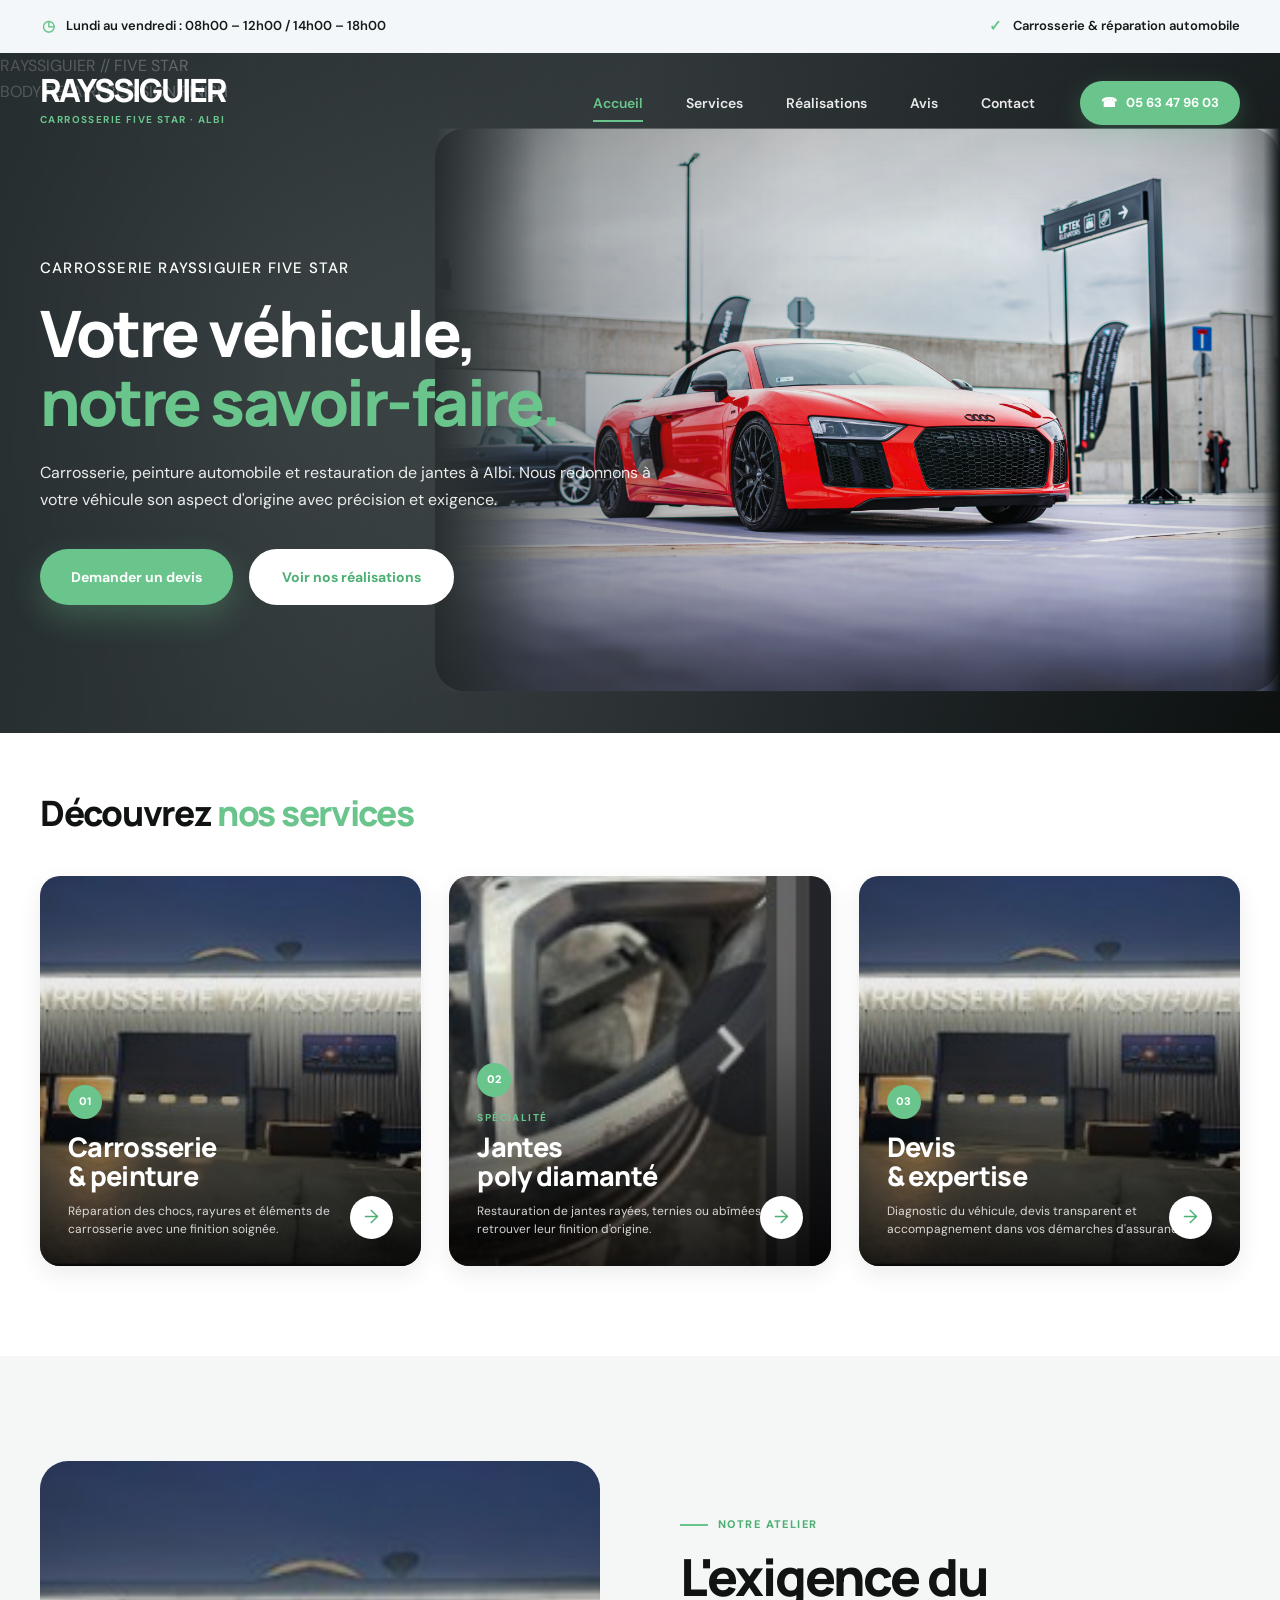
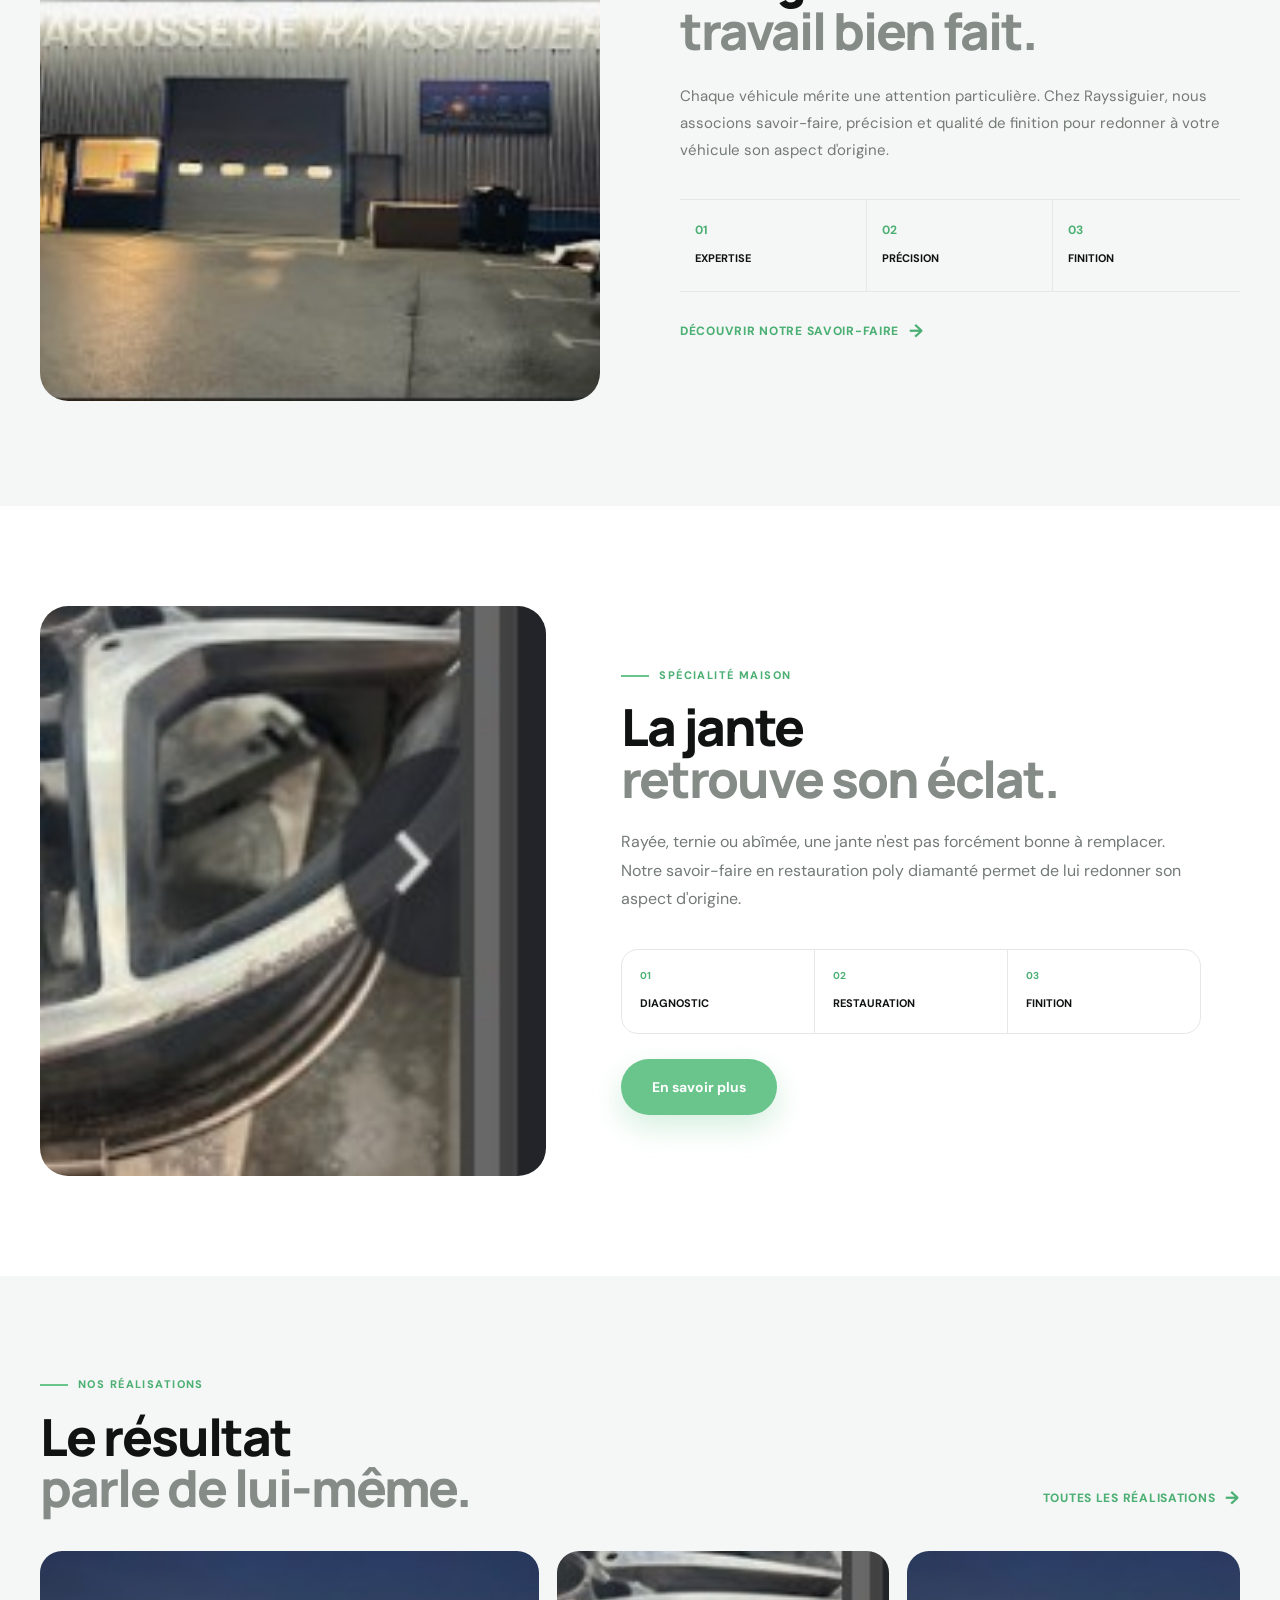
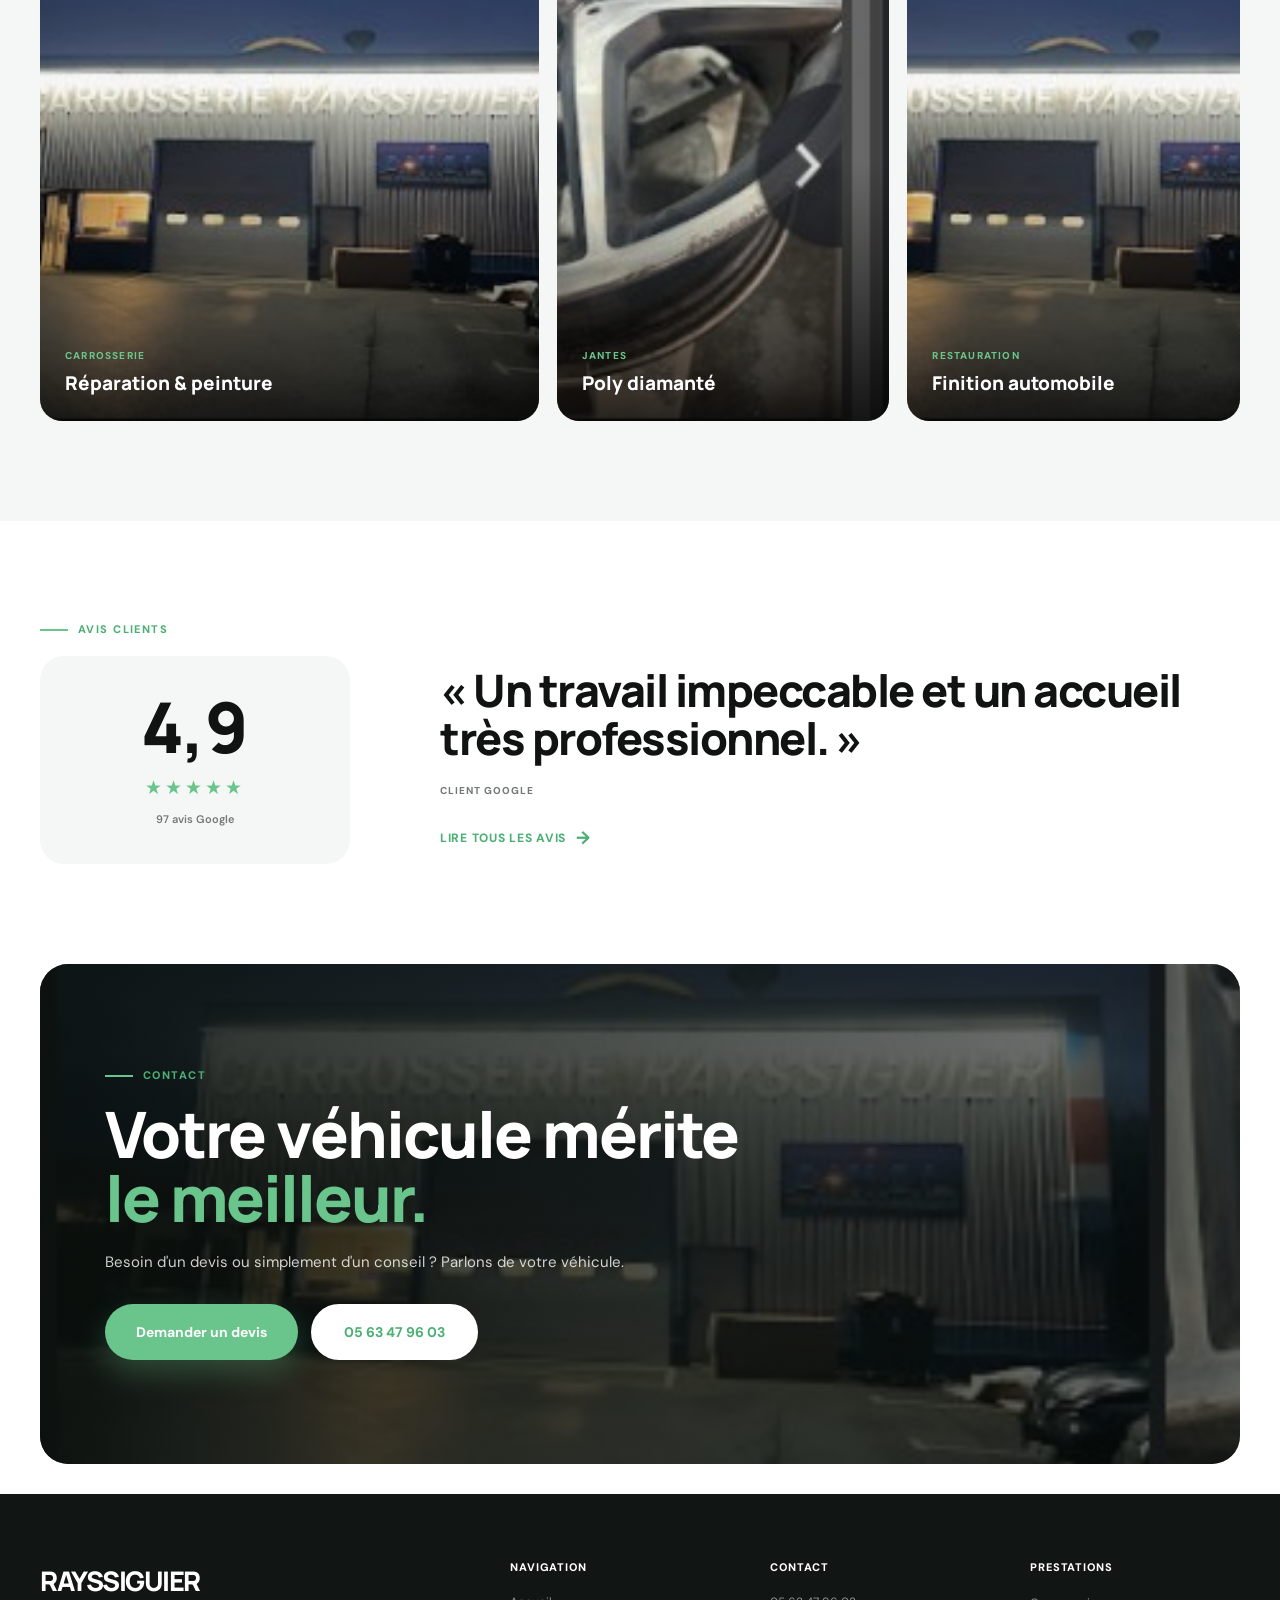
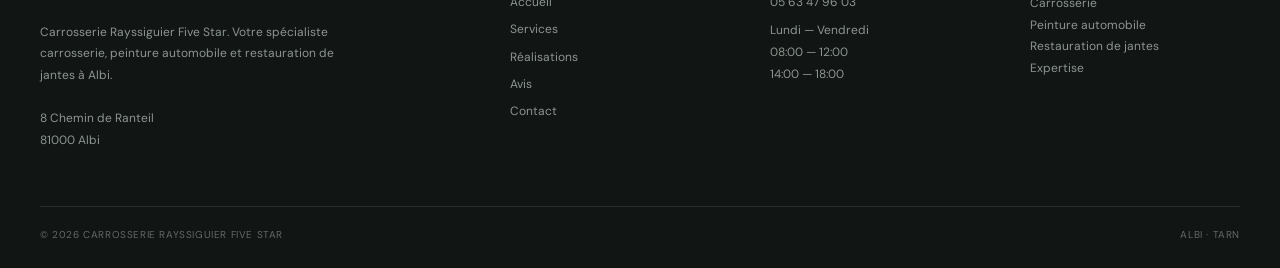
==== commit 3fc02076: "gdsg" ====
--- a/index.html
+++ b/index.html
@@ -315,51 +315,137 @@
 
     .hero {
       position: relative;
-
       height: 680px;
-
       overflow: hidden;
-
       color: white;
-
       display: flex;
       align-items: center;
-    }
-
-    .hero-background {
+      background:
+        radial-gradient(circle at 78% 50%, rgba(105,197,139,.09), transparent 34%),
+        #080b0a;
+      isolation: isolate;
+    }
+
+    /* =========================
+       HERO 3D
+       ========================= */
+
+    .hero-3d {
       position: absolute;
       inset: 0;
-    }
-
-    .hero-background img {
+      z-index: 1;
+      overflow: hidden;
+      pointer-events: none;
+      background:
+        radial-gradient(circle at 78% 54%, rgba(105,197,139,.10), transparent 25%),
+        linear-gradient(115deg, #080b0a 0%, #0c110e 52%, #080b0a 100%);
+    }
+
+    #carCanvas {
+      position: absolute;
+      inset: 0;
       width: 100%;
       height: 100%;
-
-      object-fit: cover;
-
-      object-position: center;
-    }
-
-    /* voile comme sur la capture */
+      display: block;
+      z-index: 3;
+    }
+
+    .hero-grid {
+      position: absolute;
+      z-index: 1;
+      right: -7%;
+      bottom: -22%;
+      width: 72%;
+      height: 78%;
+      opacity: .17;
+      background-image:
+        linear-gradient(rgba(255,255,255,.06) 1px, transparent 1px),
+        linear-gradient(90deg, rgba(255,255,255,.06) 1px, transparent 1px);
+      background-size: 54px 54px;
+      transform: perspective(700px) rotateX(58deg);
+      transform-origin: center bottom;
+      mask-image: linear-gradient(
+        to left,
+        rgba(0,0,0,1),
+        rgba(0,0,0,.55),
+        transparent
+      );
+    }
+
+    .hero-glow {
+      position: absolute;
+      z-index: 2;
+      width: 620px;
+      height: 620px;
+      right: 7%;
+      top: 50%;
+      transform: translateY(-50%);
+      border-radius: 50%;
+      background: radial-gradient(
+        circle,
+        rgba(105,197,139,.15) 0%,
+        rgba(105,197,139,.06) 30%,
+        transparent 70%
+      );
+      filter: blur(22px);
+    }
+
+    .car-hud {
+      position: absolute;
+      z-index: 5;
+      color: rgba(255,255,255,.62);
+      font-size: 9px;
+      font-weight: 700;
+      letter-spacing: .18em;
+      text-transform: uppercase;
+      pointer-events: none;
+      white-space: nowrap;
+    }
+
+    .hud-top {
+      right: 8%;
+      top: 33%;
+      display: flex;
+      align-items: center;
+      gap: 9px;
+    }
+
+    .hud-dot {
+      width: 6px;
+      height: 6px;
+      border-radius: 50%;
+      background: var(--green);
+      box-shadow: 0 0 12px rgba(105,197,139,.8);
+    }
+
+    .hud-bottom {
+      right: 9%;
+      bottom: 17%;
+      display: flex;
+      gap: 20px;
+    }
+
+    .hud-bottom span + span {
+      padding-left: 20px;
+      border-left: 1px solid rgba(255,255,255,.16);
+    }
 
     .hero-overlay {
       position: absolute;
       inset: 0;
-
+      z-index: 2;
+      pointer-events: none;
       background:
-        linear-gradient(
-          90deg,
-          rgba(10,15,13,.70) 0%,
-          rgba(10,15,13,.46) 42%,
-          rgba(10,15,13,.16) 75%,
-          rgba(10,15,13,.22) 100%
-        ),
-        linear-gradient(
-          180deg,
-          rgba(0,0,0,.30),
-          transparent 35%,
-          rgba(0,0,0,.18)
-        );
+        linear-gradient(90deg,
+          rgba(39,47,49,.78) 0%,
+          rgba(48,56,58,.66) 20%,
+          rgba(55,63,65,.38) 40%,
+          rgba(55,63,65,.08) 62%,
+          transparent 78%),
+        linear-gradient(180deg,
+          rgba(25,31,32,.16) 0%,
+          transparent 28%,
+          rgba(25,31,32,.08) 100%);
     }
 
     .hero-content {
@@ -469,7 +555,122 @@
     }
 
 
-    /* =========================================================
+    
+/* =========================================================
+   HERO — CSS/SVG CAR — ZERO DEPENDENCY
+========================================================= */
+.hero-visual{position:absolute;inset:0;z-index:1;overflow:hidden;background:
+  radial-gradient(circle at 23% 48%,rgba(116,124,125,.34),transparent 34%),
+  radial-gradient(circle at 72% 52%,rgba(105,197,139,.10),transparent 28%),
+  linear-gradient(115deg,#252c2e 0%,#343b3d 40%,#202628 72%,#0c100f 100%);
+}
+.hero-grid{position:absolute;right:-5%;bottom:-25%;width:68%;height:78%;opacity:.14;background-image:linear-gradient(rgba(255,255,255,.06) 1px,transparent 1px),linear-gradient(90deg,rgba(255,255,255,.06) 1px,transparent 1px);background-size:54px 54px;transform:perspective(700px) rotateX(58deg);mask-image:linear-gradient(to left,#000,rgba(0,0,0,.5),transparent);}
+.hero-glow{position:absolute;width:520px;height:520px;right:8%;top:50%;transform:translateY(-50%);border-radius:50%;background:radial-gradient(circle,rgba(105,197,139,.055),transparent 68%);filter:blur(8px);}
+ .image-car-wrap{
+  position:absolute;
+  width:min(860px,66vw);
+  right:0;
+  top:50%;
+  transform:translateY(-47%);
+  filter:none;
+}
+
+.hero-image-glow{
+  position:absolute;
+  width:72%;
+  height:72%;
+  right:7%;
+  top:14%;
+  background:radial-gradient(ellipse,rgba(105,197,139,.045),transparent 70%);
+  filter:blur(12px);
+  z-index:-2;
+  pointer-events:none;
+}
+
+.hero-car-image{
+  display:block;
+  width:100%;
+  height:auto;
+  object-fit:cover;
+  border-radius:0;
+  box-shadow:none;
+  -webkit-mask-image:linear-gradient(90deg,
+    transparent 0%,
+    rgba(0,0,0,.35) 4%,
+    #000 12%,
+    #000 94%,
+    rgba(0,0,0,.75) 98%,
+    transparent 100%);
+  mask-image:linear-gradient(90deg,
+    transparent 0%,
+    rgba(0,0,0,.35) 4%,
+    #000 12%,
+    #000 94%,
+    rgba(0,0,0,.75) 98%,
+    transparent 100%);
+}
+
+.image-car-wrap::after{
+  content:"";
+  position:absolute;
+  inset:0;
+  background:
+    linear-gradient(90deg,rgba(8,11,10,.52) 0%,rgba(8,11,10,.06) 18%,transparent 45%,transparent 82%,rgba(8,11,10,.18) 100%),
+    linear-gradient(180deg,rgba(8,11,10,.12) 0%,transparent 18%,transparent 80%,rgba(8,11,10,.30) 100%);
+  pointer-events:none;
+  border-radius:30px;
+}
+
+.hero-image-secondary{
+  position:absolute;
+  z-index:4;
+  width:230px;
+  height:365px;
+  right:-18px;
+  bottom:-70px;
+  overflow:hidden;
+  border-radius:24px;
+  border:1px solid rgba(255,255,255,.22);
+  box-shadow:
+    0 25px 60px rgba(0,0,0,.48),
+    0 0 0 1px rgba(105,197,139,.08);
+  transform:rotate(3deg);
+  background:#101312;
+}
+
+.hero-image-secondary::before{
+  content:"";
+  position:absolute;
+  inset:0;
+  z-index:2;
+  pointer-events:none;
+  background:
+    linear-gradient(180deg,rgba(8,11,10,.05),transparent 45%,rgba(8,11,10,.58)),
+    linear-gradient(90deg,rgba(8,11,10,.28),transparent 30%,transparent 72%,rgba(8,11,10,.18));
+}
+
+.hero-image-secondary img{
+  width:100%;
+  height:100%;
+  display:block;
+  object-fit:cover;
+  object-position:center;
+}
+
+.image-accent-line{
+  position:absolute;
+  z-index:3;
+  left:22px;
+  bottom:18px;
+  width:54px;
+  height:3px;
+  border-radius:999px;
+  background:var(--green);
+  box-shadow:0 0 18px rgba(105,197,139,.65);
+}
+
+@media(max-width:800px){.image-car-wrap{width:850px;max-width:none;right:-370px;top:61%;opacity:.72}.hero-glow{right:-260px;top:62%}.hero-grid{width:120%;right:-35%}.car-label-top{right:5%;top:25%}.car-label-bottom{display:none}.hero-overlay{background:linear-gradient(180deg,rgba(18,23,24,.76) 0%,rgba(32,38,40,.68) 38%,rgba(28,34,35,.30) 72%,rgba(7,10,11,.58) 100%),radial-gradient(ellipse at 50% 45%,rgba(105,197,139,.08),transparent 55%)}.hero-image-secondary{display:none}}
+/* =========================================================
        SERVICES
     ========================================================= */
 
@@ -1605,6 +1806,48 @@
     }
 
 
+    @media (max-width: 800px) {
+      .hero-3d {
+        opacity: .95;
+      }
+
+      .hero-grid {
+        right: -35%;
+        width: 115%;
+        opacity: .10;
+      }
+
+      .hero-glow {
+        width: 480px;
+        height: 480px;
+        right: -25%;
+      }
+
+      .hud-top {
+        right: 7%;
+        top: 25%;
+        font-size: 8px;
+      }
+
+      .hud-bottom {
+        right: 7%;
+        bottom: 10%;
+        font-size: 7px;
+      }
+
+      .hero-overlay {
+        background:
+          linear-gradient(
+            180deg,
+            rgba(8,11,10,.92) 0%,
+            rgba(8,11,10,.80) 38%,
+            rgba(8,11,10,.28) 72%,
+            rgba(8,11,10,.72) 100%
+          );
+      }
+    }
+
+
     @media (max-width: 500px) {
 
       .top-bar-inner {
@@ -1809,69 +2052,33 @@
   ====================================================== -->
 
   <section class="hero">
-
-
-    <div class="hero-background">
-
-      <img
-        src="images/atelier.jpg"
-        alt="Atelier de carrosserie Rayssiguier à Albi"
-      >
-
+  <div class="hero-visual" aria-hidden="true">
+    <div class="hero-grid"></div>
+    <div class="hero-glow"></div>
+    <div class="car-label car-label-top"><i></i> RAYSSIGUIER // FIVE STAR</div>
+    <div class="car-label car-label-bottom"><span>BODY REPAIR</span><b></b><span>PRECISION FINISH</span></div>
+
+    <!-- Image intégrée directement dans le HTML : aucun fichier image externe nécessaire. -->
+    <div class="image-car-wrap">
+      <div class="hero-image-glow"></div>
+
+      <img class="hero-car-image" src="./images/voiture.jpg">
+      
     </div>
-
-
-    <div class="hero-overlay"></div>
-
-
-    <div class="hero-content">
-
-      <span class="hero-kicker">
-        Carrosserie Rayssiguier Five Star
-      </span>
-
-
-      <h1>
-
-        Votre véhicule,
-        <br>
-
-        <span>notre savoir-faire.</span>
-
-      </h1>
-
-
-      <p class="hero-description">
-
-        Carrosserie, peinture automobile et restauration de jantes
-        à Albi. Nous redonnons à votre véhicule son aspect d'origine
-        avec précision et exigence.
-
-      </p>
-
-
-      <div class="hero-buttons">
-
-        <a
-          href="contact.html"
-          class="btn btn-primary"
-        >
-          Demander un devis
-        </a>
-
-
-        <a
-          href="realisations.html"
-          class="btn btn-white"
-        >
-          Voir nos réalisations
-        </a>
-
-      </div>
-
     </div>
-
-  </section>
+  </div>
+
+  <div class="hero-overlay"></div>
+  <div class="hero-content">
+    <span class="hero-kicker">Carrosserie Rayssiguier Five Star</span>
+    <h1>Votre véhicule,<br><span>notre savoir-faire.</span></h1>
+    <p class="hero-description">Carrosserie, peinture automobile et restauration de jantes à Albi. Nous redonnons à votre véhicule son aspect d'origine avec précision et exigence.</p>
+    <div class="hero-buttons">
+      <a href="contact.html" class="btn btn-primary">Demander un devis</a>
+      <a href="realisations.html" class="btn btn-white">Voir nos réalisations</a>
+    </div>
+  </div>
+</section>
 
 
 
@@ -2716,6 +2923,298 @@
 
   </script>
 
+  
+  <script>
+
+    const canvas = document.getElementById('carCanvas');
+    if (!canvas) throw new Error('Canvas 3D introuvable.');
+
+    const scene = new THREE.Scene();
+    scene.fog = new THREE.FogExp2(0x101312, 0.045);
+
+    const camera = new THREE.PerspectiveCamera(32, 1, 0.1, 100);
+    camera.position.set(6.6, 2.25, 9.2);
+
+    const renderer = new THREE.WebGLRenderer({
+      canvas,
+      antialias: true,
+      alpha: true,
+      powerPreference: 'high-performance'
+    });
+    renderer.setPixelRatio(Math.min(window.devicePixelRatio, 1.8));
+    renderer.outputColorSpace = THREE.SRGBColorSpace;
+    renderer.toneMapping = THREE.ACESFilmicToneMapping;
+    renderer.toneMappingExposure = 1.15;
+
+    // ---------- LUMIÈRES ----------
+    scene.add(new THREE.HemisphereLight(0xdfffea, 0x080b0a, 2.0));
+
+    const key = new THREE.DirectionalLight(0xffffff, 5.0);
+    key.position.set(-4, 7, 6);
+    scene.add(key);
+
+    const green = new THREE.PointLight(0x69c58b, 18, 12, 2);
+    green.position.set(3, 1.5, 2);
+    scene.add(green);
+
+    const rim = new THREE.PointLight(0xb8ffd1, 12, 10, 2);
+    rim.position.set(-5, 3, -4);
+    scene.add(rim);
+
+    // ---------- MATÉRIAUX ----------
+    const bodyMat = new THREE.MeshPhysicalMaterial({
+      color: 0x171b19,
+      metalness: 0.92,
+      roughness: 0.2,
+      clearcoat: 1,
+      clearcoatRoughness: 0.08
+    });
+    const blackMat = new THREE.MeshStandardMaterial({
+      color: 0x050706,
+      metalness: 0.65,
+      roughness: 0.25
+    });
+    const glassMat = new THREE.MeshPhysicalMaterial({
+      color: 0x08100c,
+      metalness: 0.1,
+      roughness: 0.08,
+      transmission: 0.18,
+      transparent: true,
+      opacity: 0.82
+    });
+    const greenMat = new THREE.MeshStandardMaterial({
+      color: 0x69c58b,
+      emissive: 0x69c58b,
+      emissiveIntensity: 3.5,
+      metalness: 0.25,
+      roughness: 0.2
+    });
+    const tyreMat = new THREE.MeshStandardMaterial({
+      color: 0x020303,
+      roughness: 0.78,
+      metalness: 0.05
+    });
+    const rimMat = new THREE.MeshStandardMaterial({
+      color: 0x87918c,
+      roughness: 0.2,
+      metalness: 0.95
+    });
+
+    const carGroup = new THREE.Group();
+    carGroup.position.set(1.15, -0.35, 0);
+    carGroup.rotation.y = -0.34;
+    scene.add(carGroup);
+
+    // ---------- HELPERS ----------
+    function addBox(parent, size, pos, mat, radius=0.18) {
+      const geo = new THREE.BoxGeometry(size.x, size.y, size.z, 5, 3, 5);
+      const mesh = new THREE.Mesh(geo, mat);
+      mesh.position.set(pos.x, pos.y, pos.z);
+      parent.add(mesh);
+      return mesh;
+    }
+
+    function addSphere(parent, scale, pos, mat, seg=48) {
+      const geo = new THREE.SphereGeometry(1, seg, Math.max(24, seg/2));
+      const mesh = new THREE.Mesh(geo, mat);
+      mesh.scale.set(scale.x, scale.y, scale.z);
+      mesh.position.set(pos.x, pos.y, pos.z);
+      parent.add(mesh);
+      return mesh;
+    }
+
+    // ---------- CARROSSERIE ----------
+    const lower = addSphere(carGroup, {x: 3.75, y: 0.7, z: 1.52}, {x: 0, y: 1.18, z: 0}, bodyMat);
+    lower.scale.y = 0.68;
+
+    // capot long et bas
+    const hood = addBox(carGroup, {x: 3.15, y: 0.38, z: 1.42}, {x: 0.78, y: 1.43, z: 0}, bodyMat);
+    hood.rotation.z = -0.015;
+
+    // arrière légèrement bombé
+    addSphere(carGroup, {x: 1.65, y: 0.62, z: 1.45}, {x: -1.45, y: 1.34, z: 0}, bodyMat);
+
+    // toit/cabine
+    const cabin = new THREE.Group();
+    cabin.position.set(-0.32, 1.88, 0);
+    cabin.rotation.z = -0.055;
+    carGroup.add(cabin);
+
+    addSphere(cabin, {x: 1.72, y: 0.73, z: 1.18}, {x: 0, y: 0, z: 0}, bodyMat);
+    const glass = addSphere(cabin, {x: 1.42, y: 0.53, z: 1.06}, {x: 0.04, y: 0.08, z: 0}, glassMat);
+    glass.scale.y = 0.94;
+
+    // bandeau de caisse / bas de caisse
+    addBox(carGroup, {x: 3.65, y: 0.22, z: 1.56}, {x: 0, y: 0.82, z: 0}, blackMat);
+
+    // diffuseur arrière
+    addBox(carGroup, {x: 0.72, y: 0.23, z: 1.34}, {x: -1.88, y: 0.98, z: 0}, blackMat);
+
+    // lame avant
+    addBox(carGroup, {x: 0.48, y: 0.14, z: 1.46}, {x: 1.98, y: 0.98, z: 0}, blackMat);
+
+    // ---------- ROUES ----------
+    function wheel(x, z) {
+      const group = new THREE.Group();
+      group.position.set(x, 0.77, z);
+      group.rotation.x = Math.PI / 2;
+      carGroup.add(group);
+
+      const tyre = new THREE.Mesh(
+        new THREE.CylinderGeometry(0.61, 0.61, 0.34, 48),
+        tyreMat
+      );
+      group.add(tyre);
+
+      const rim = new THREE.Mesh(
+        new THREE.CylinderGeometry(0.39, 0.39, 0.365, 32),
+        rimMat
+      );
+      group.add(rim);
+
+      const hub = new THREE.Mesh(
+        new THREE.CylinderGeometry(0.10, 0.10, 0.39, 20),
+        blackMat
+      );
+      group.add(hub);
+
+      for (let i=0; i<5; i++) {
+        const spoke = new THREE.Mesh(
+          new THREE.BoxGeometry(0.055, 0.34, 0.055),
+          blackMat
+        );
+        spoke.rotation.z = i * (Math.PI * 2 / 5);
+        group.add(spoke);
+      }
+    }
+
+    wheel(1.18, 1.48);
+    wheel(1.18, -1.48);
+    wheel(-1.35, 1.48);
+    wheel(-1.35, -1.48);
+
+    // ailes pour masquer la partie supérieure des roues
+    for (const x of [1.18, -1.35]) {
+      for (const z of [1.48, -1.48]) {
+        const arch = new THREE.Mesh(
+          new THREE.TorusGeometry(0.68, 0.13, 12, 36, Math.PI),
+          bodyMat
+        );
+        arch.rotation.x = Math.PI / 2;
+        arch.position.set(x, 1.05, z);
+        carGroup.add(arch);
+      }
+    }
+
+    // ---------- SIGNATURE VERTE ----------
+    function lightBar(x, y, z, sx, sz) {
+      const m = new THREE.Mesh(
+        new THREE.BoxGeometry(sx, 0.055, sz),
+        greenMat
+      );
+      m.position.set(x,y,z);
+      carGroup.add(m);
+    }
+
+    lightBar(2.04, 1.34, 0.0, 0.055, 0.92);
+    lightBar(-1.91, 1.25, 0.0, 0.05, 0.86);
+
+    // phares
+    const headlightMat = new THREE.MeshPhysicalMaterial({
+      color: 0xeafff1,
+      emissive: 0x69c58b,
+      emissiveIntensity: 5,
+      transmission: 0.15,
+      roughness: 0.12
+    });
+    for (const z of [-0.62, 0.62]) {
+      const h = new THREE.Mesh(
+        new THREE.SphereGeometry(0.17, 24, 12),
+        headlightMat
+      );
+      h.scale.set(0.18, 0.75, 1);
+      h.position.set(2.05, 1.43, z);
+      carGroup.add(h);
+    }
+
+    // rétroviseurs
+    for (const z of [-1.25, 1.25]) {
+      const mirror = addSphere(carGroup, {x:0.22, y:0.13, z:0.14}, {x:0.55,y:1.83,z}, blackMat, 24);
+      mirror.rotation.y = z > 0 ? -0.3 : 0.3;
+    }
+
+    // aileron discret
+    addBox(carGroup, {x:0.14, y:0.48, z:1.28}, {x:-1.7, y:1.75, z:0}, blackMat);
+    addBox(carGroup, {x:0.58, y:0.08, z:1.58}, {x:-1.75, y:2.0, z:0}, blackMat);
+
+    // ---------- SOL / HALO ----------
+    const floor = new THREE.Mesh(
+      new THREE.CircleGeometry(4.5, 64),
+      new THREE.MeshBasicMaterial({color:0x69c58b, transparent:true, opacity:0.045})
+    );
+    floor.rotation.x = -Math.PI / 2;
+    floor.position.set(0, 0.02, 0);
+    scene.add(floor);
+
+    const ring = new THREE.Mesh(
+      new THREE.RingGeometry(2.5, 2.55, 96),
+      new THREE.MeshBasicMaterial({color:0x69c58b, transparent:true, opacity:0.16, side:THREE.DoubleSide})
+    );
+    ring.rotation.x = -Math.PI / 2;
+    ring.position.y = 0.035;
+    scene.add(ring);
+
+    // ---------- PARALLAX ----------
+    const mouse = {x:0, y:0};
+    const targetMouse = {x:0, y:0};
+
+    window.addEventListener('mousemove', e => {
+      targetMouse.x = (e.clientX / window.innerWidth - 0.5) * 2;
+      targetMouse.y = (e.clientY / window.innerHeight - 0.5) * 2;
+    }, {passive:true});
+
+    let t = 0;
+    function animate() {
+      requestAnimationFrame(animate);
+      t += 0.008;
+
+      mouse.x += (targetMouse.x - mouse.x) * 0.045;
+      mouse.y += (targetMouse.y - mouse.y) * 0.045;
+
+      carGroup.rotation.y += ((-0.34 + mouse.x * 0.11) - carGroup.rotation.y) * 0.035;
+      carGroup.rotation.x += ((mouse.y * 0.025) - carGroup.rotation.x) * 0.035;
+      carGroup.position.y = -0.35 + Math.sin(t) * 0.035;
+
+      green.position.x = 3 + mouse.x * 1.5;
+      green.position.z = 2 + mouse.y * 1.2;
+
+      ring.rotation.z = t * 0.08;
+      renderer.render(scene, camera);
+    }
+
+    function resize() {
+      const w = window.innerWidth;
+      const h = window.innerHeight;
+      camera.aspect = w / h;
+      camera.updateProjectionMatrix();
+      renderer.setSize(w, h, false);
+      renderer.setPixelRatio(Math.min(window.devicePixelRatio, 1.8));
+
+      if (w <= 800) {
+        camera.position.set(5.3, 1.65, 10.8);
+        carGroup.position.x = 1.0;
+        carGroup.scale.setScalar(0.82);
+      } else {
+        camera.position.set(6.6, 2.25, 9.2);
+        carGroup.position.x = 1.15;
+        carGroup.scale.setScalar(1);
+      }
+    }
+
+    window.addEventListener('resize', resize);
+    resize();
+    animate();
+  </script>
 
 </body>
 
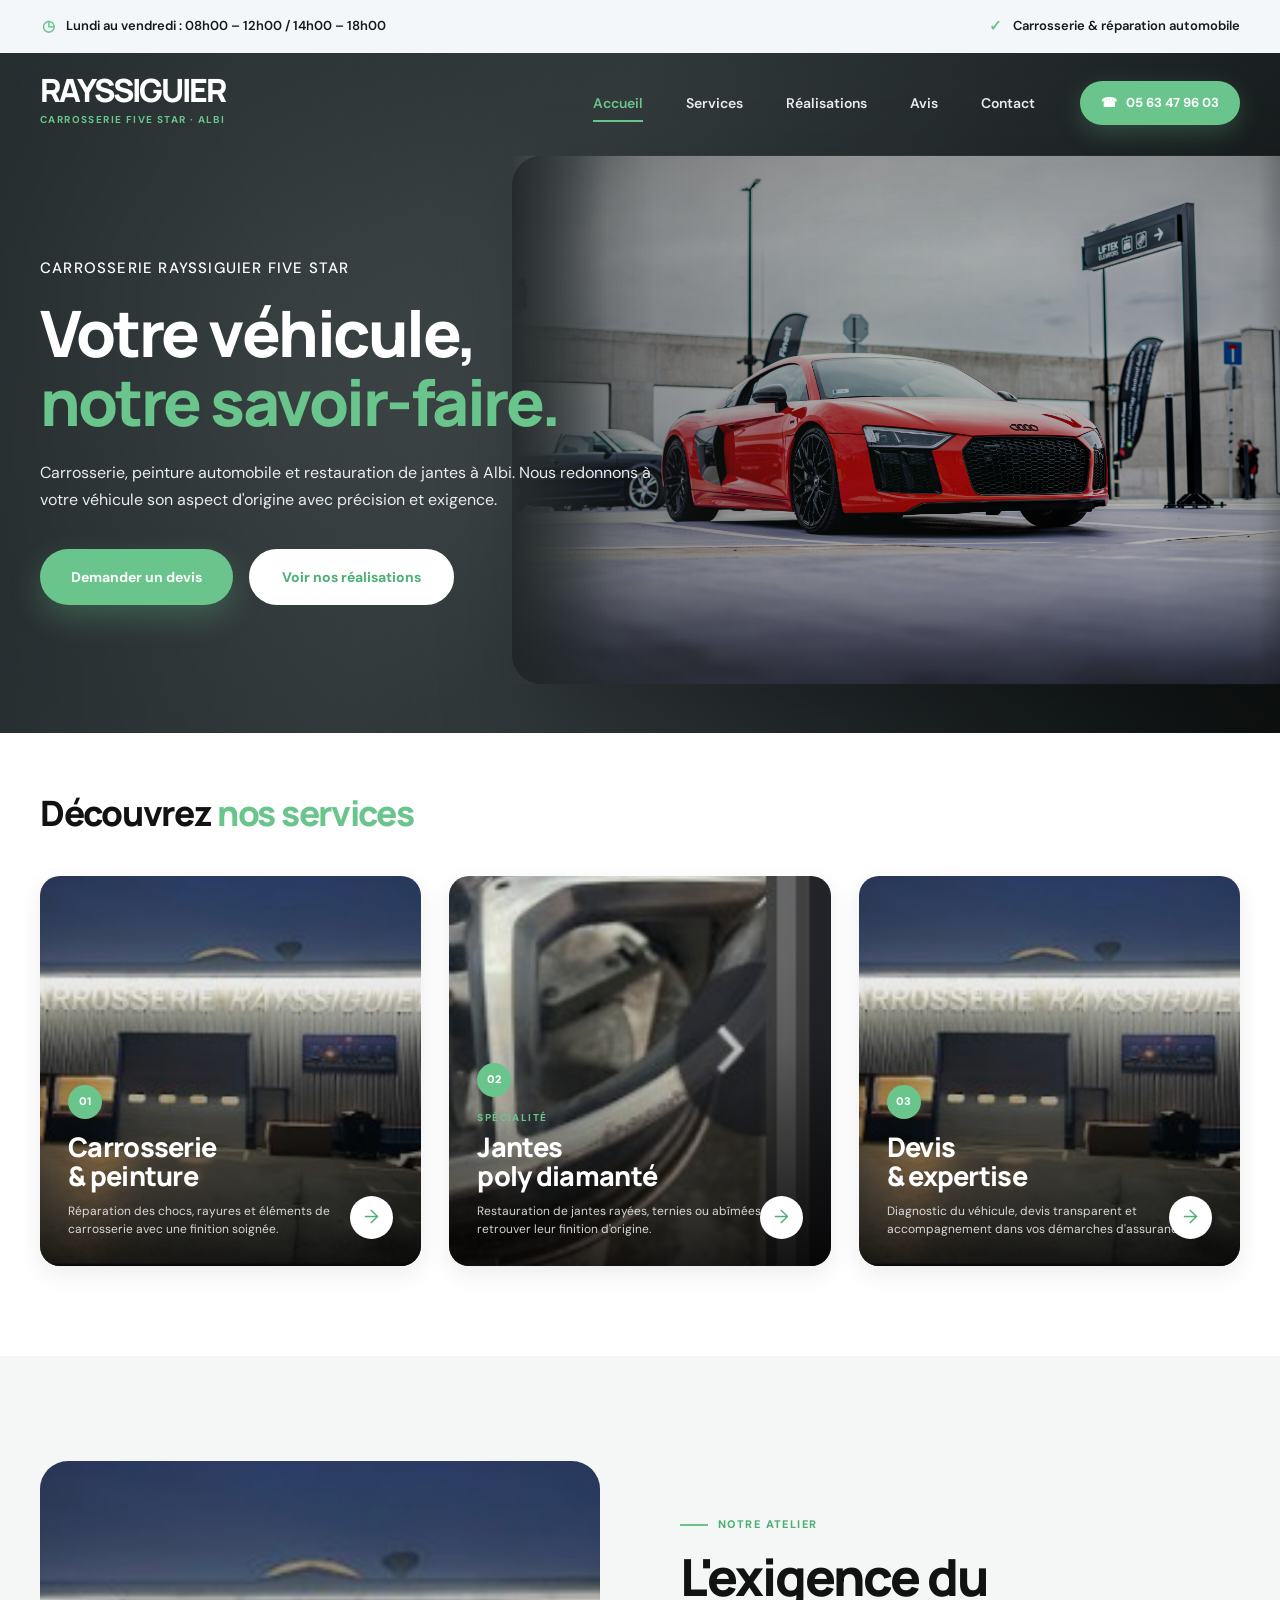
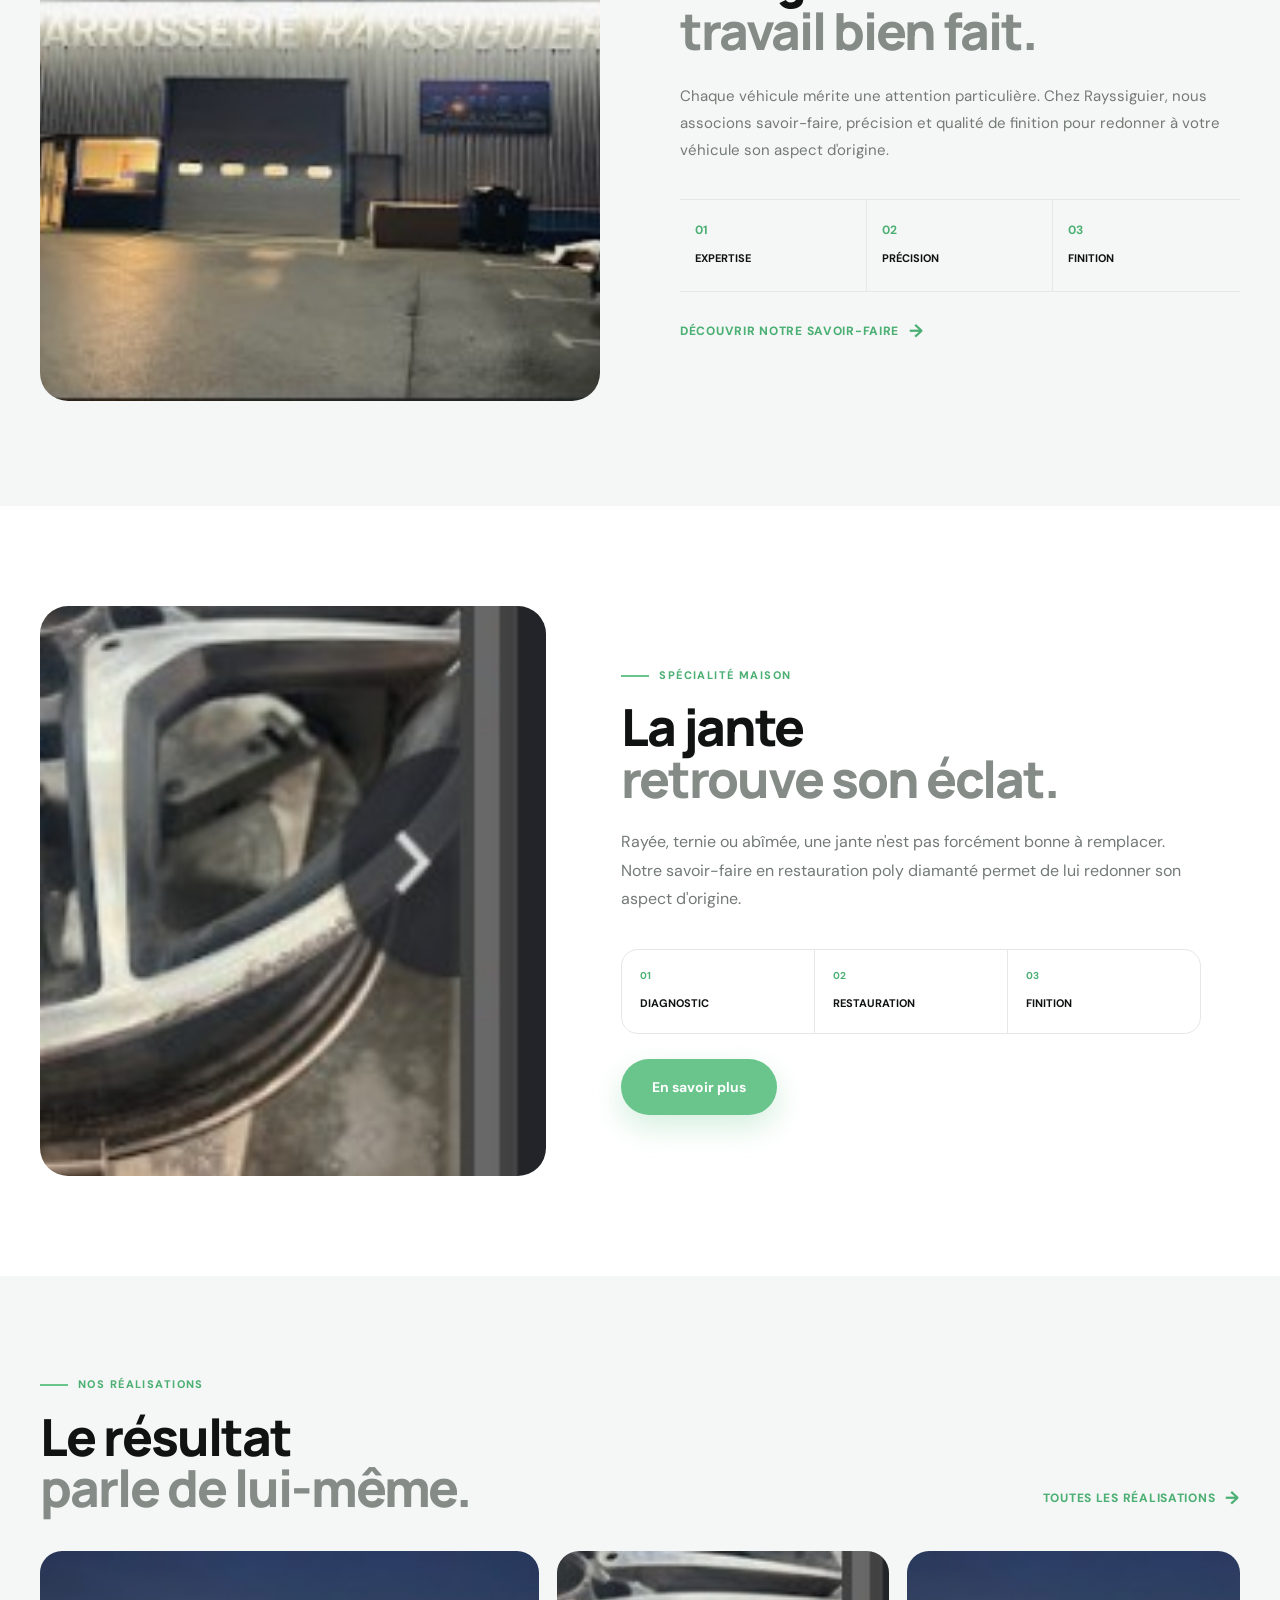
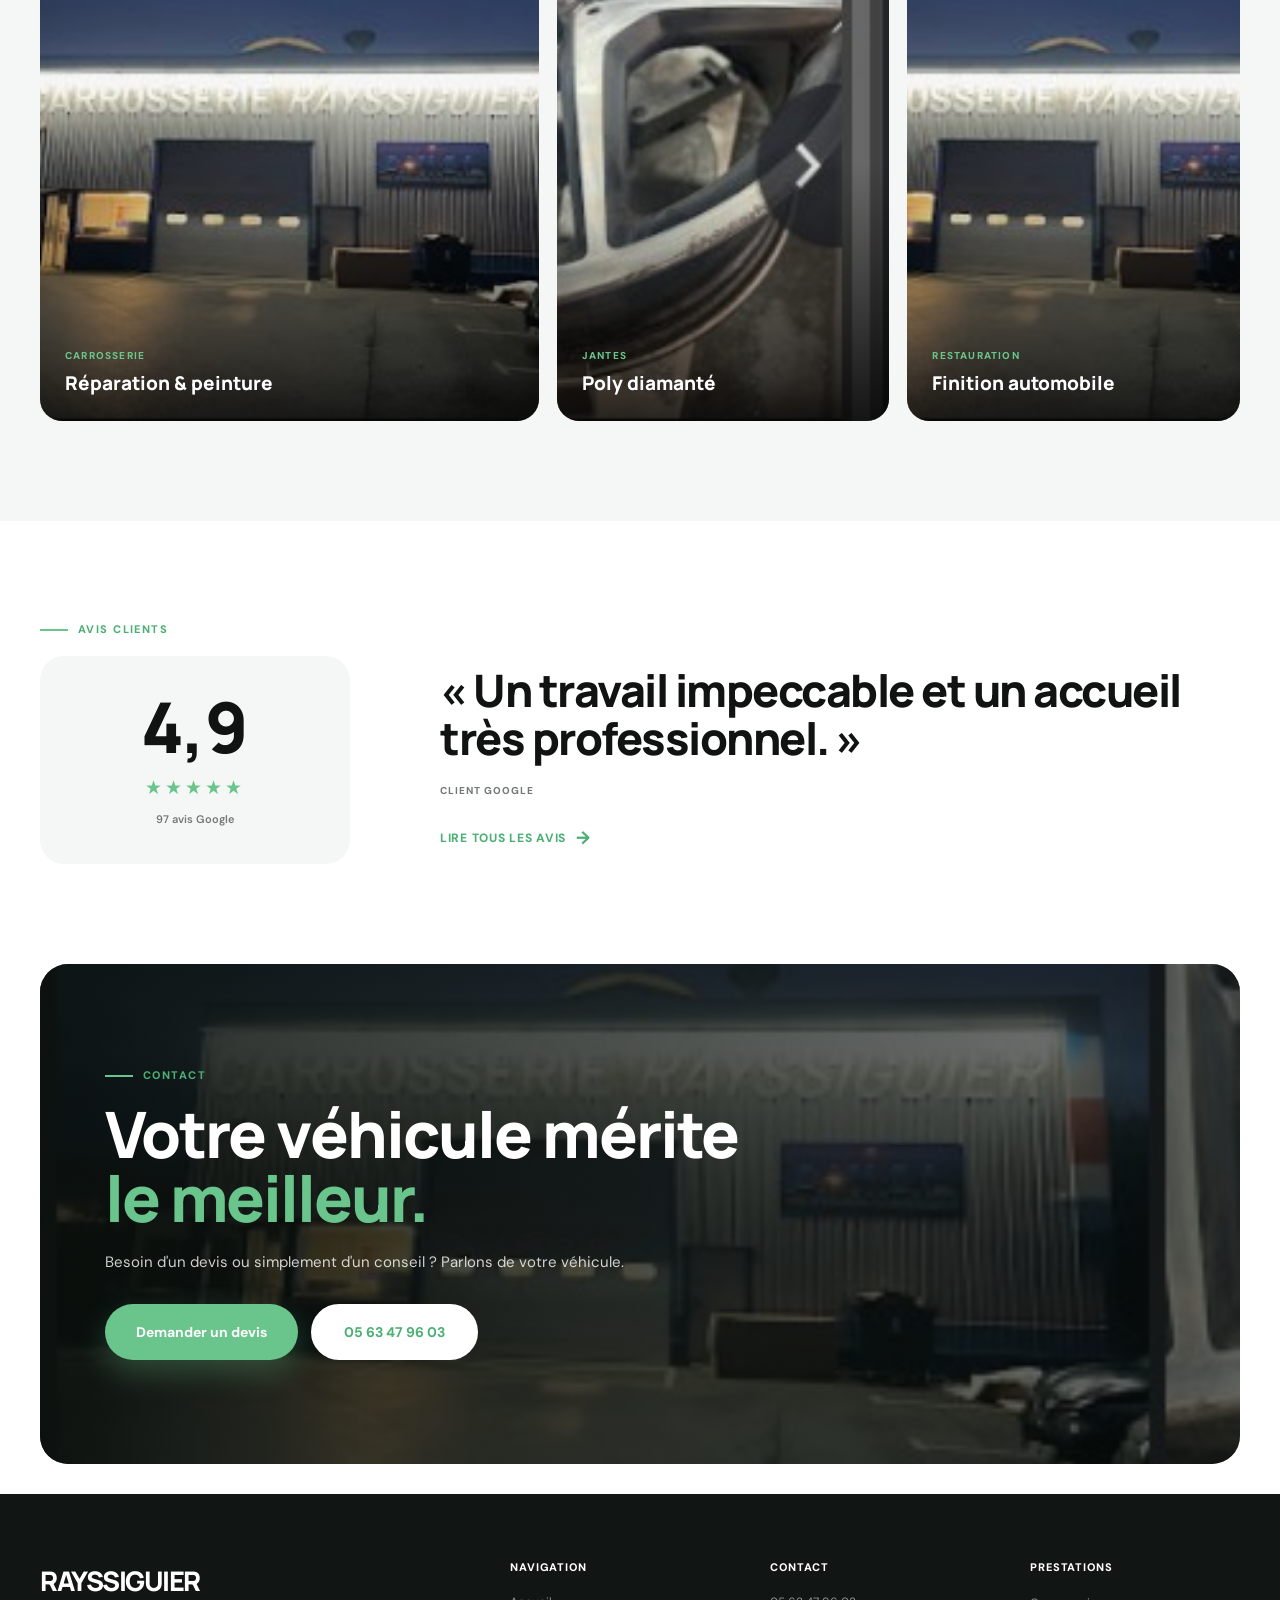
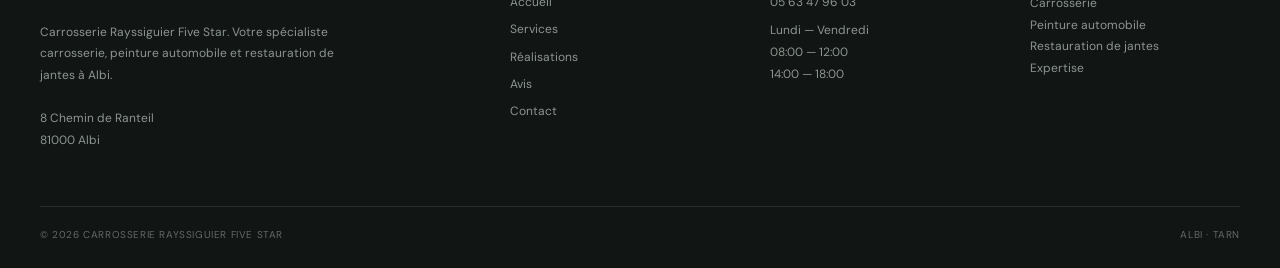
==== commit db9e875c: "xw<" ====
--- a/index.html
+++ b/index.html
@@ -568,11 +568,13 @@
 .hero-glow{position:absolute;width:520px;height:520px;right:8%;top:50%;transform:translateY(-50%);border-radius:50%;background:radial-gradient(circle,rgba(105,197,139,.055),transparent 68%);filter:blur(8px);}
  .image-car-wrap{
   position:absolute;
-  width:min(860px,66vw);
-  right:0;
-  top:50%;
-  transform:translateY(-47%);
-  filter:none;
+  width:min(820px,62vw);
+  aspect-ratio:3 / 2;
+  right:-2vw;
+  top:54%;
+  overflow:hidden;
+  transform:translateY(-50%);
+  filter:drop-shadow(0 28px 38px rgba(0,0,0,.28));
 }
 
 .hero-image-glow{
@@ -590,10 +592,12 @@
 .hero-car-image{
   display:block;
   width:100%;
-  height:auto;
+  height:100%;
   object-fit:cover;
+  object-position:58% 61%;
   border-radius:0;
   box-shadow:none;
+  filter:brightness(.72) saturate(.82) contrast(1.08);
   -webkit-mask-image:linear-gradient(90deg,
     transparent 0%,
     rgba(0,0,0,.35) 4%,
@@ -669,7 +673,7 @@
   box-shadow:0 0 18px rgba(105,197,139,.65);
 }
 
-@media(max-width:800px){.image-car-wrap{width:850px;max-width:none;right:-370px;top:61%;opacity:.72}.hero-glow{right:-260px;top:62%}.hero-grid{width:120%;right:-35%}.car-label-top{right:5%;top:25%}.car-label-bottom{display:none}.hero-overlay{background:linear-gradient(180deg,rgba(18,23,24,.76) 0%,rgba(32,38,40,.68) 38%,rgba(28,34,35,.30) 72%,rgba(7,10,11,.58) 100%),radial-gradient(ellipse at 50% 45%,rgba(105,197,139,.08),transparent 55%)}.hero-image-secondary{display:none}}
+@media(max-width:800px){.image-car-wrap{width:850px;max-width:none;right:-370px;top:61%;opacity:.66}.hero-glow{right:-260px;top:62%}.hero-grid{width:120%;right:-35%}.hero-overlay{background:linear-gradient(180deg,rgba(18,23,24,.76) 0%,rgba(32,38,40,.68) 38%,rgba(28,34,35,.30) 72%,rgba(7,10,11,.58) 100%),radial-gradient(ellipse at 50% 45%,rgba(105,197,139,.08),transparent 55%)}.hero-image-secondary{display:none}}
 /* =========================================================
        SERVICES
     ========================================================= */
@@ -2055,16 +2059,10 @@
   <div class="hero-visual" aria-hidden="true">
     <div class="hero-grid"></div>
     <div class="hero-glow"></div>
-    <div class="car-label car-label-top"><i></i> RAYSSIGUIER // FIVE STAR</div>
-    <div class="car-label car-label-bottom"><span>BODY REPAIR</span><b></b><span>PRECISION FINISH</span></div>
-
-    <!-- Image intégrée directement dans le HTML : aucun fichier image externe nécessaire. -->
+
     <div class="image-car-wrap">
       <div class="hero-image-glow"></div>
-
-      <img class="hero-car-image" src="./images/voiture.jpg">
-      
-    </div>
+      <img class="hero-car-image" src="./images/voiture.jpg" alt="">
     </div>
   </div>
 
@@ -2924,11 +2922,9 @@
   </script>
 
   
-  <script>
-
+  <!-- Ancien prototype Three.js supprimé : le héros utilise maintenant l'image voiture.jpg. -->
+  <!--
     const canvas = document.getElementById('carCanvas');
-    if (!canvas) throw new Error('Canvas 3D introuvable.');
-
     const scene = new THREE.Scene();
     scene.fog = new THREE.FogExp2(0x101312, 0.045);
 
@@ -3214,8 +3210,8 @@
     window.addEventListener('resize', resize);
     resize();
     animate();
-  </script>
+  -->
 
 </body>
 
-</html>+</html>
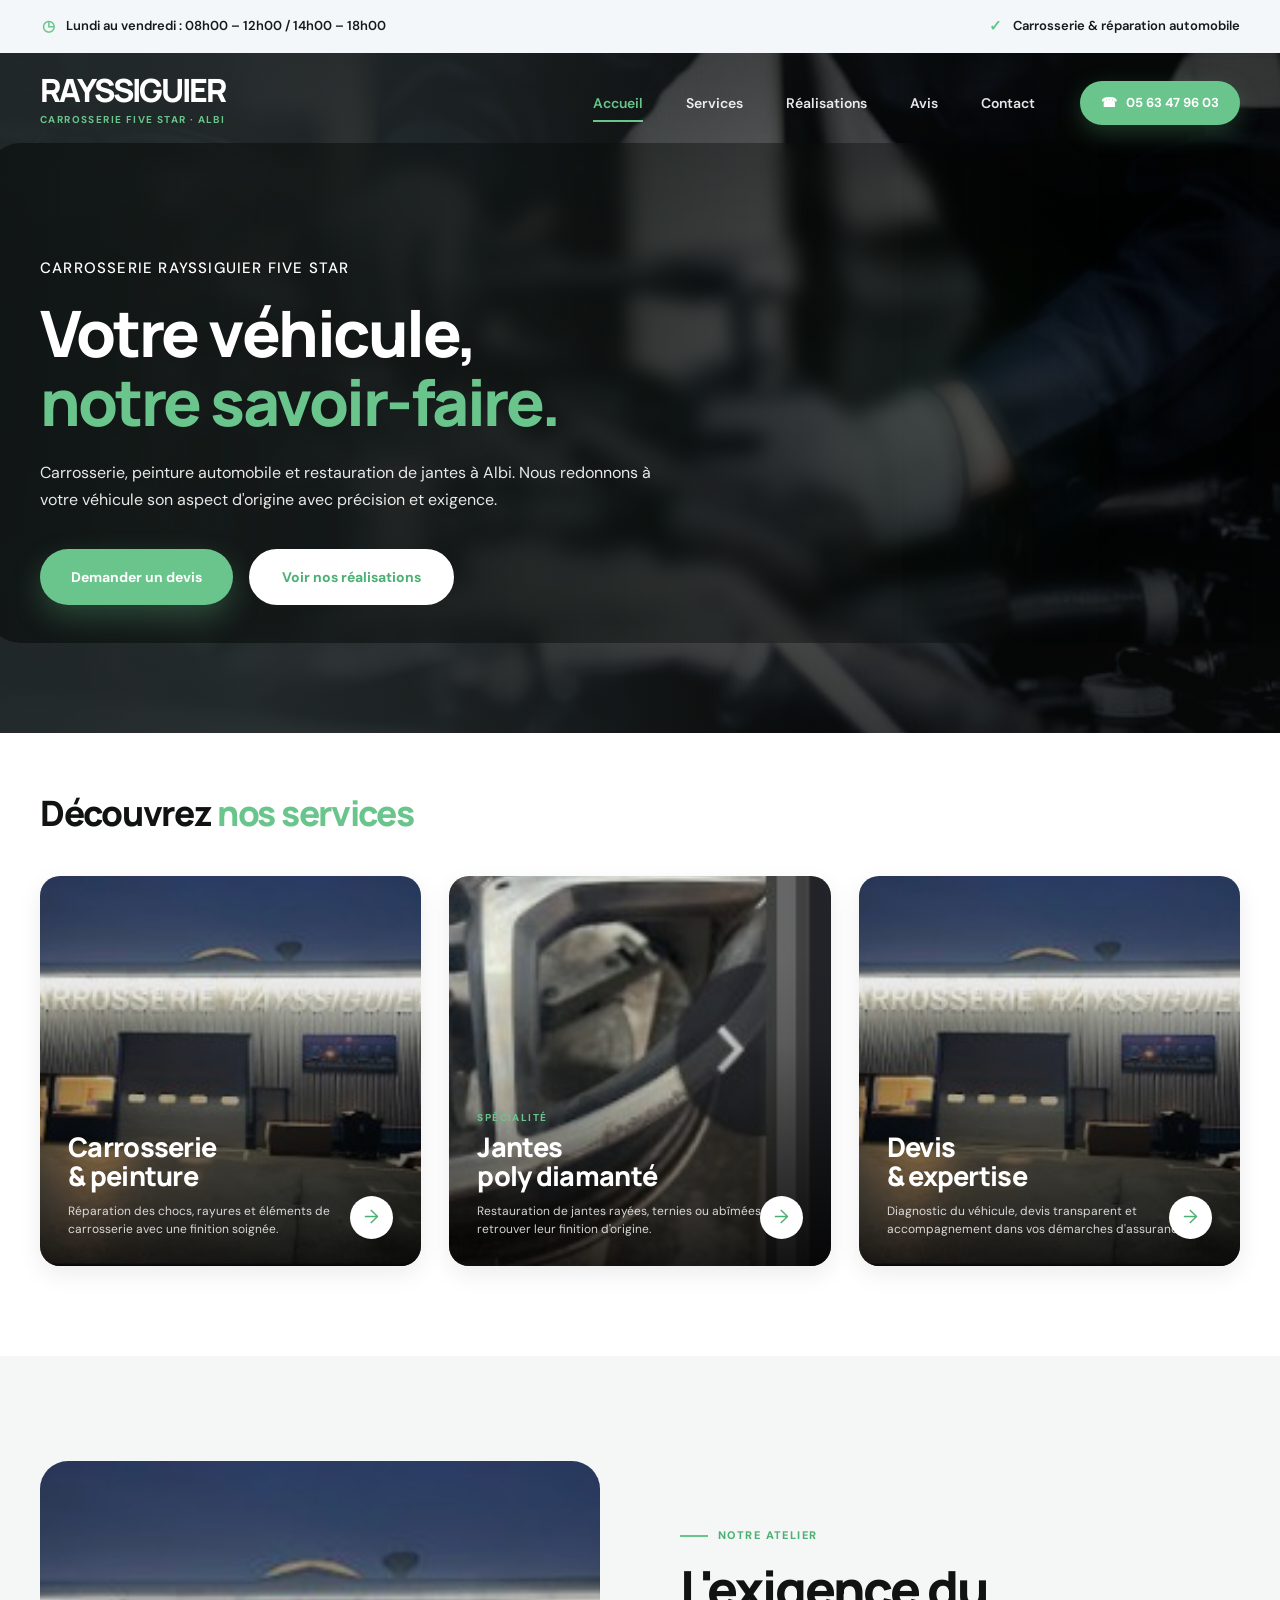
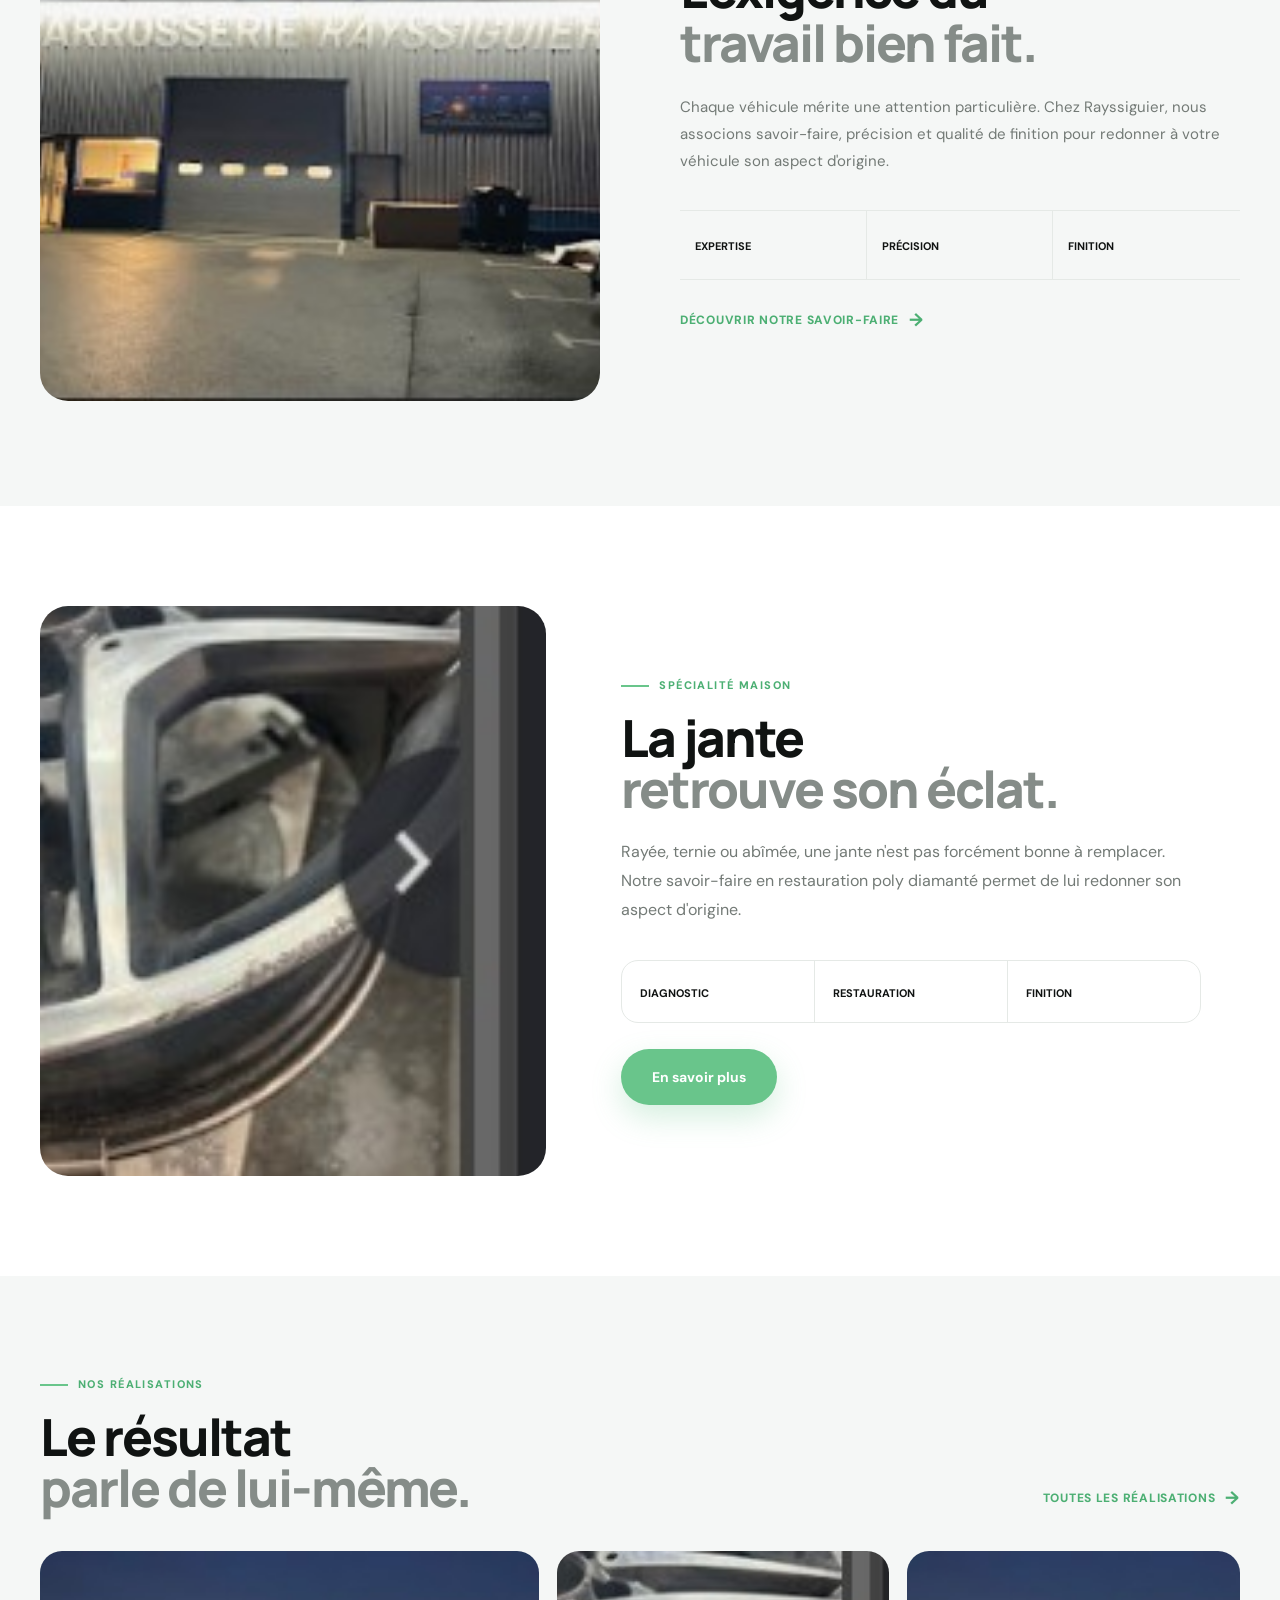
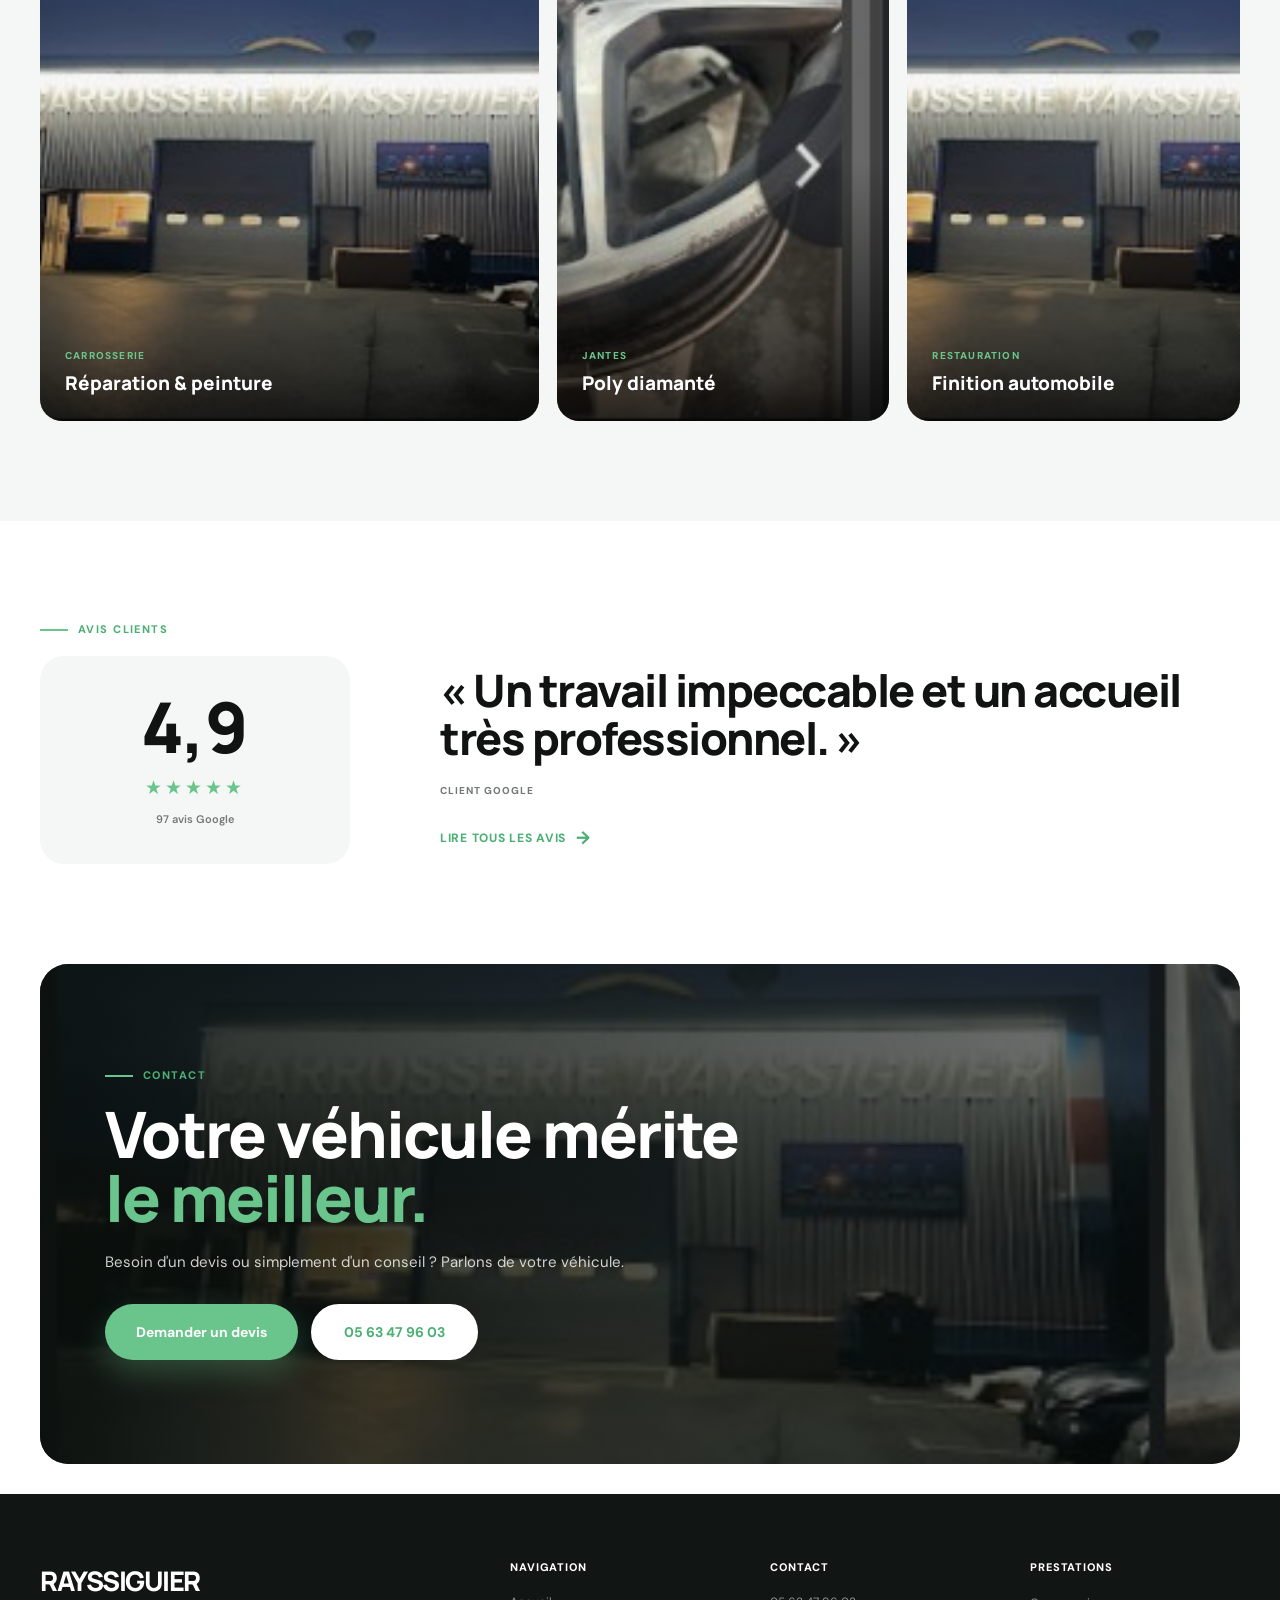
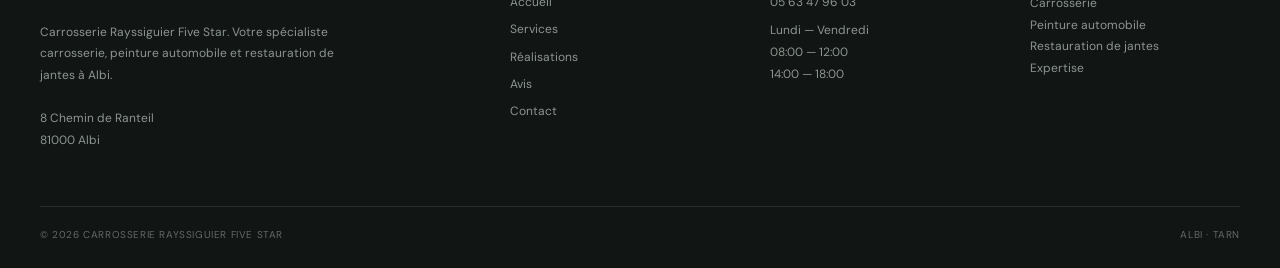
==== commit fdaa3e01: "fds" ====
--- a/index.html
+++ b/index.html
@@ -458,6 +458,20 @@
       padding-top: 75px;
     }
 
+    .hero-content::before {
+      content: "";
+      position: absolute;
+      z-index: -1;
+      inset: -38px -52px;
+      border-radius: 32px;
+      background: linear-gradient(90deg, rgba(8, 12, 10, .62), rgba(8, 12, 10, .34) 72%, transparent);
+      backdrop-filter: blur(10px);
+      -webkit-backdrop-filter: blur(10px);
+      mask-image: linear-gradient(90deg, #000 0%, #000 70%, transparent 100%);
+    }
+
+    .hero-content > * { position: relative; }
+
     .hero-kicker {
       display: block;
 
@@ -568,13 +582,12 @@
 .hero-glow{position:absolute;width:520px;height:520px;right:8%;top:50%;transform:translateY(-50%);border-radius:50%;background:radial-gradient(circle,rgba(105,197,139,.055),transparent 68%);filter:blur(8px);}
  .image-car-wrap{
   position:absolute;
-  width:min(820px,62vw);
-  aspect-ratio:3 / 2;
-  right:-2vw;
-  top:54%;
+  inset:0;
+  width:100%;
+  height:100%;
   overflow:hidden;
-  transform:translateY(-50%);
-  filter:drop-shadow(0 28px 38px rgba(0,0,0,.28));
+  transform:none;
+  filter:none;
 }
 
 .hero-image-glow{
@@ -594,24 +607,10 @@
   width:100%;
   height:100%;
   object-fit:cover;
-  object-position:58% 61%;
+  object-position:center;
   border-radius:0;
   box-shadow:none;
-  filter:brightness(.72) saturate(.82) contrast(1.08);
-  -webkit-mask-image:linear-gradient(90deg,
-    transparent 0%,
-    rgba(0,0,0,.35) 4%,
-    #000 12%,
-    #000 94%,
-    rgba(0,0,0,.75) 98%,
-    transparent 100%);
-  mask-image:linear-gradient(90deg,
-    transparent 0%,
-    rgba(0,0,0,.35) 4%,
-    #000 12%,
-    #000 94%,
-    rgba(0,0,0,.75) 98%,
-    transparent 100%);
+  filter:brightness(.58) saturate(.72) contrast(1.08);
 }
 
 .image-car-wrap::after{
@@ -619,10 +618,10 @@
   position:absolute;
   inset:0;
   background:
-    linear-gradient(90deg,rgba(8,11,10,.52) 0%,rgba(8,11,10,.06) 18%,transparent 45%,transparent 82%,rgba(8,11,10,.18) 100%),
-    linear-gradient(180deg,rgba(8,11,10,.12) 0%,transparent 18%,transparent 80%,rgba(8,11,10,.30) 100%);
+    linear-gradient(90deg,rgba(8,11,10,.72) 0%,rgba(8,11,10,.40) 38%,rgba(8,11,10,.12) 68%,rgba(8,11,10,.28) 100%),
+    linear-gradient(180deg,rgba(8,11,10,.22) 0%,transparent 45%,rgba(8,11,10,.48) 100%);
   pointer-events:none;
-  border-radius:30px;
+  border-radius:0;
 }
 
 .hero-image-secondary{
@@ -673,7 +672,7 @@
   box-shadow:0 0 18px rgba(105,197,139,.65);
 }
 
-@media(max-width:800px){.image-car-wrap{width:850px;max-width:none;right:-370px;top:61%;opacity:.66}.hero-glow{right:-260px;top:62%}.hero-grid{width:120%;right:-35%}.hero-overlay{background:linear-gradient(180deg,rgba(18,23,24,.76) 0%,rgba(32,38,40,.68) 38%,rgba(28,34,35,.30) 72%,rgba(7,10,11,.58) 100%),radial-gradient(ellipse at 50% 45%,rgba(105,197,139,.08),transparent 55%)}.hero-image-secondary{display:none}}
+@media(max-width:800px){.image-car-wrap{inset:0;width:100%;height:100%;opacity:1}.hero-car-image{object-position:58% center}.hero-glow{right:-260px;top:62%}.hero-grid{width:120%;right:-35%}.hero-overlay{background:linear-gradient(180deg,rgba(18,23,24,.76) 0%,rgba(32,38,40,.68) 38%,rgba(28,34,35,.30) 72%,rgba(7,10,11,.58) 100%),radial-gradient(ellipse at 50% 45%,rgba(105,197,139,.08),transparent 55%)}.hero-image-secondary{display:none}}
 /* =========================================================
        SERVICES
     ========================================================= */
@@ -2062,7 +2061,7 @@
 
     <div class="image-car-wrap">
       <div class="hero-image-glow"></div>
-      <img class="hero-car-image" src="./images/voiture.jpg" alt="">
+      <img class="hero-car-image" src="./images/hero-atelier.png" alt="Mécanicien réalisant une intervention sur un véhicule">
     </div>
   </div>
 
@@ -2117,10 +2116,6 @@
 
           <div class="service-content">
 
-            <span class="service-number">
-              01
-            </span>
-
             <h3>
               Carrosserie
               <br>
@@ -2163,10 +2158,6 @@
 
           <div class="service-content">
 
-            <span class="service-number">
-              02
-            </span>
-
             <span class="service-special">
               Spécialité
             </span>
@@ -2213,10 +2204,6 @@
 
           <div class="service-content">
 
-            <span class="service-number">
-              03
-            </span>
-
             <h3>
               Devis
               <br>
@@ -2297,10 +2284,6 @@
 
             <div class="about-point">
 
-              <strong>
-                01
-              </strong>
-
               <span>
                 Expertise
               </span>
@@ -2310,10 +2293,6 @@
 
             <div class="about-point">
 
-              <strong>
-                02
-              </strong>
-
               <span>
                 Précision
               </span>
@@ -2322,10 +2301,6 @@
 
 
             <div class="about-point">
-
-              <strong>
-                03
-              </strong>
 
               <span>
                 Finition
@@ -2415,10 +2390,6 @@
 
             <div class="process-item">
 
-              <strong>
-                01
-              </strong>
-
               <span>
                 Diagnostic
               </span>
@@ -2428,10 +2399,6 @@
 
             <div class="process-item">
 
-              <strong>
-                02
-              </strong>
-
               <span>
                 Restauration
               </span>
@@ -2440,10 +2407,6 @@
 
 
             <div class="process-item">
-
-              <strong>
-                03
-              </strong>
 
               <span>
                 Finition
